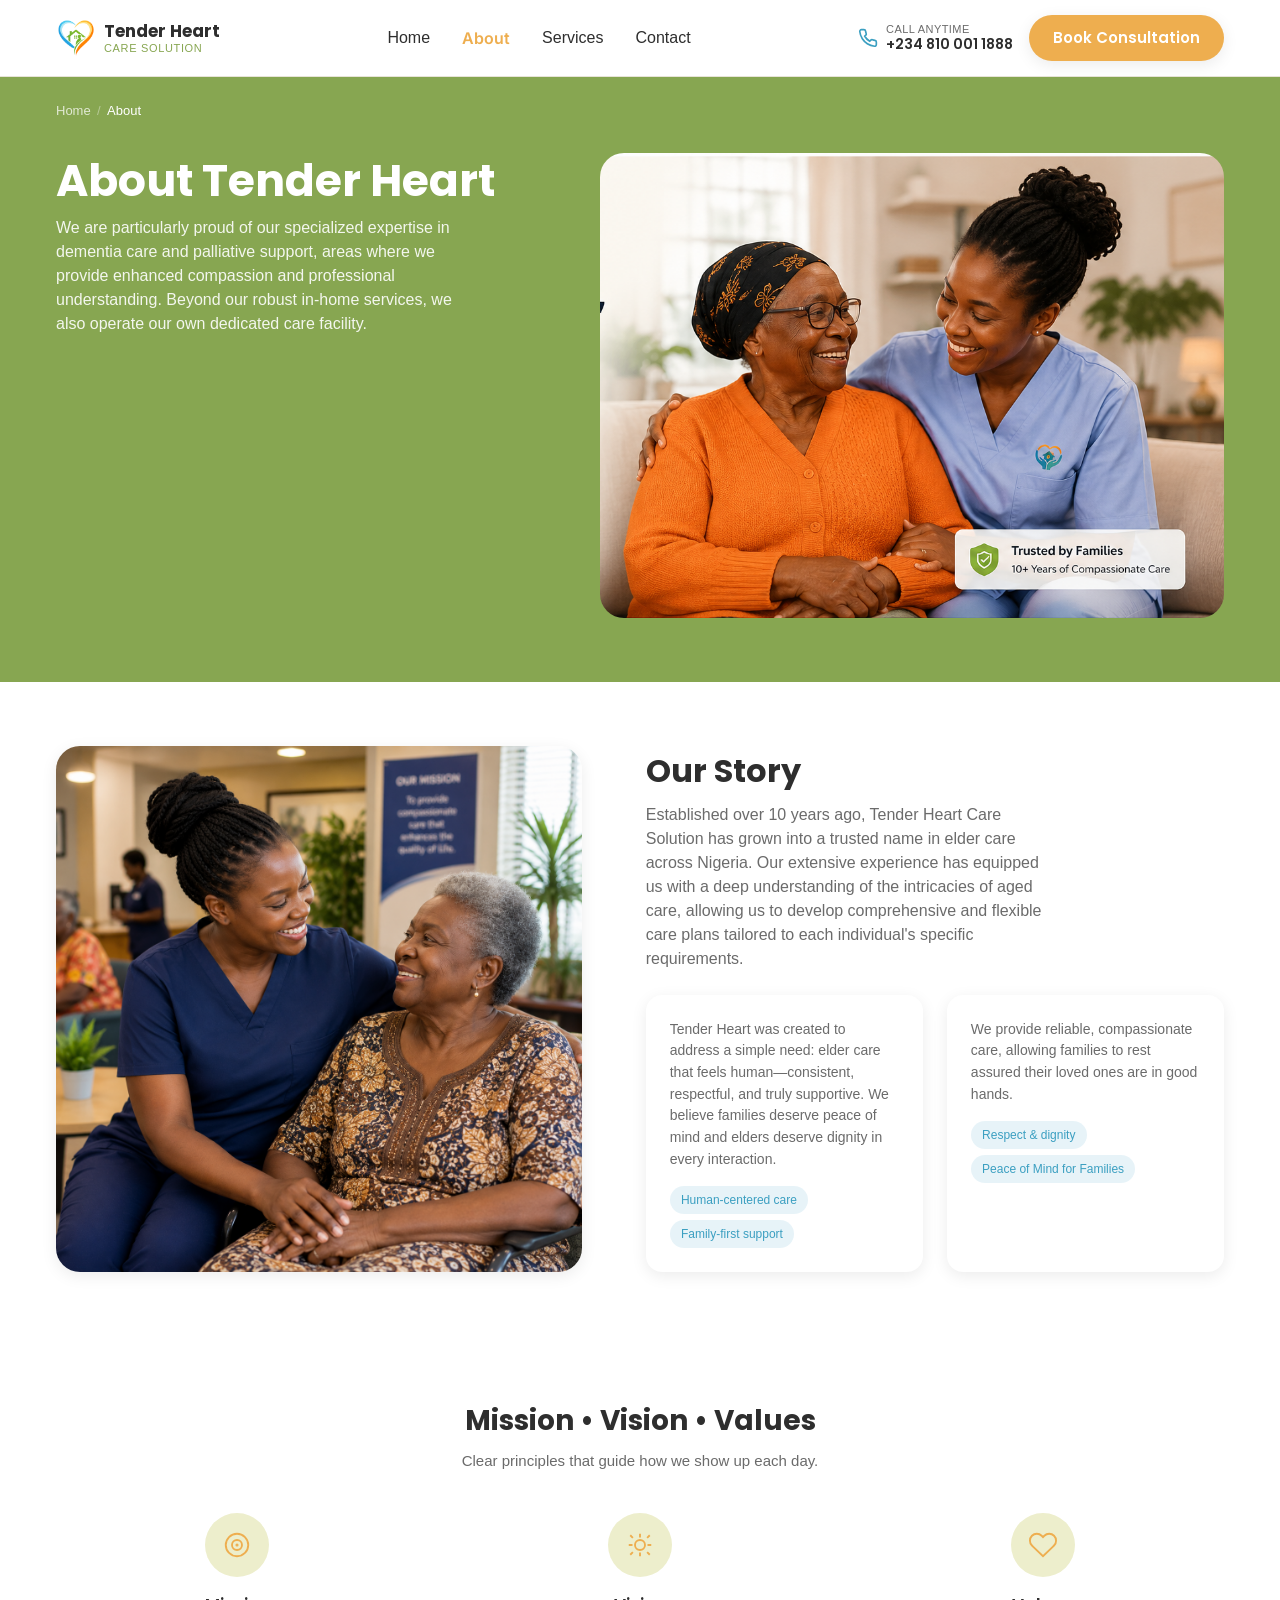
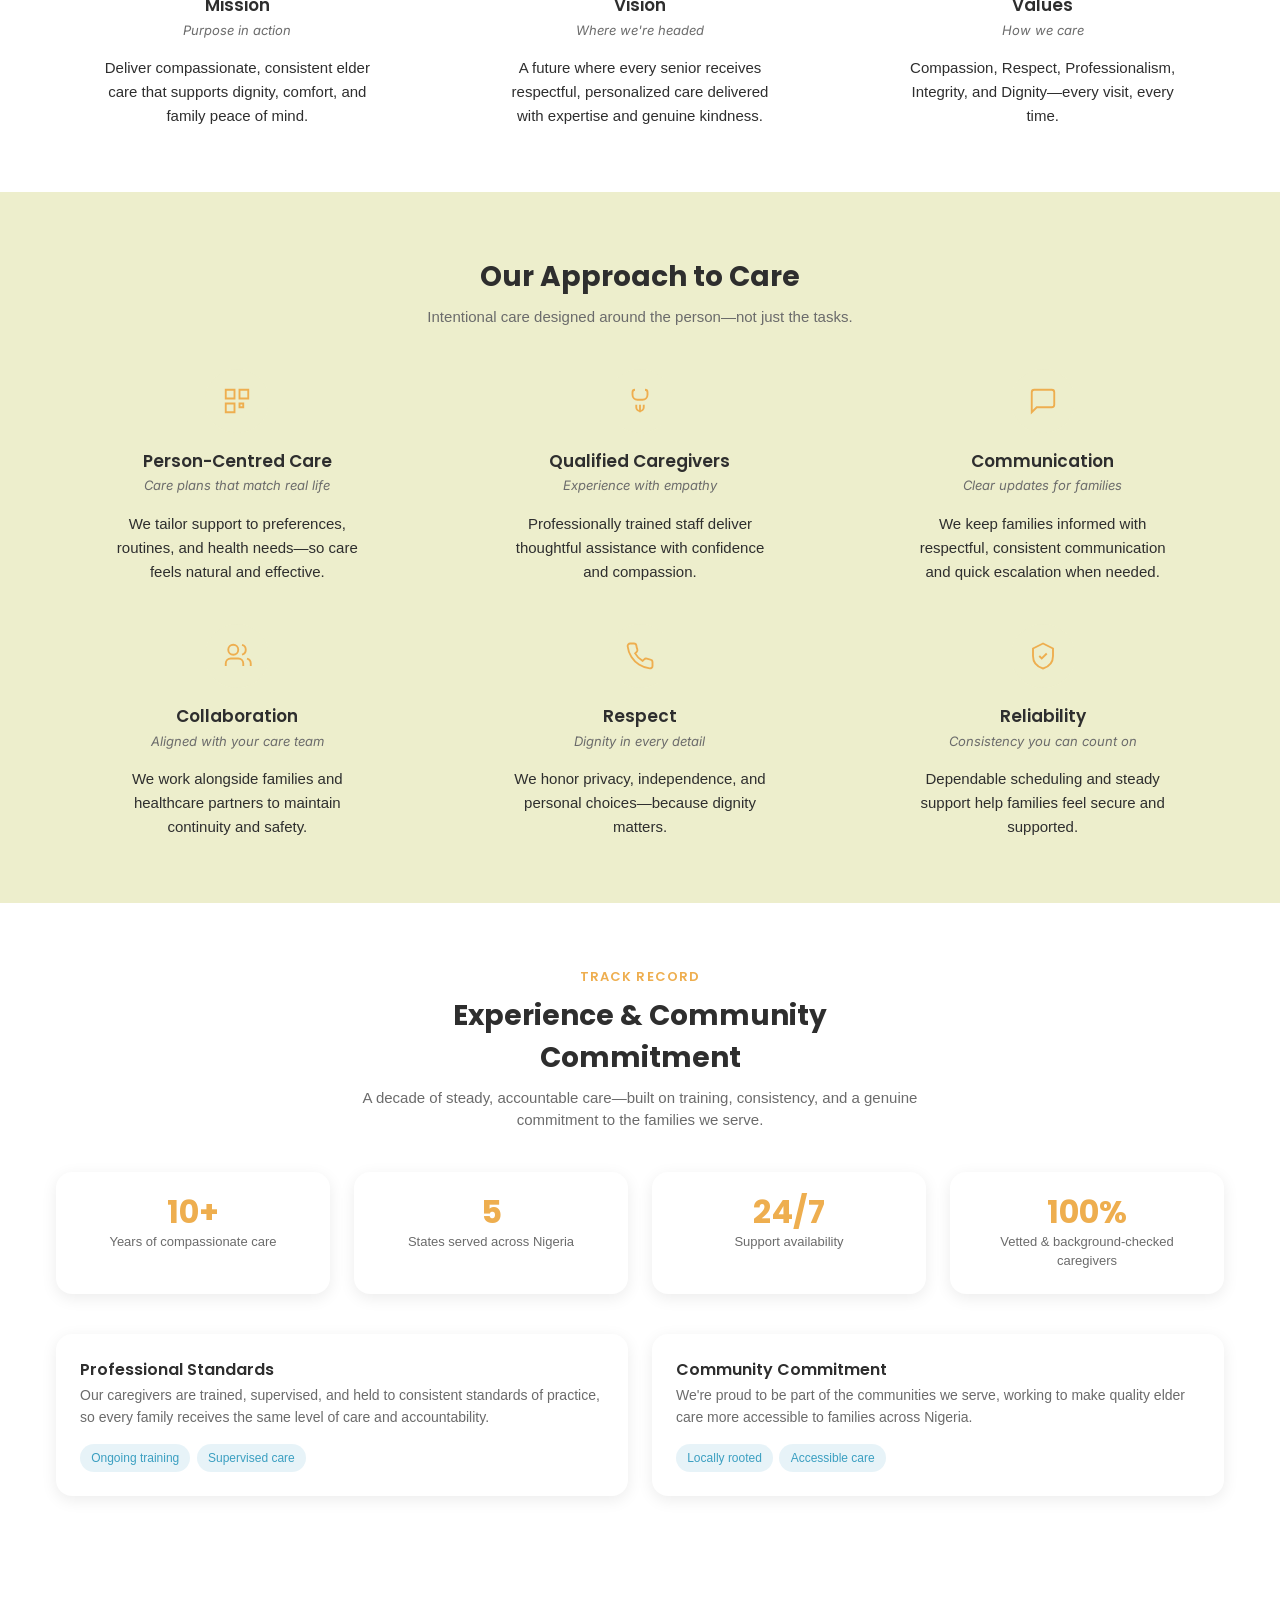
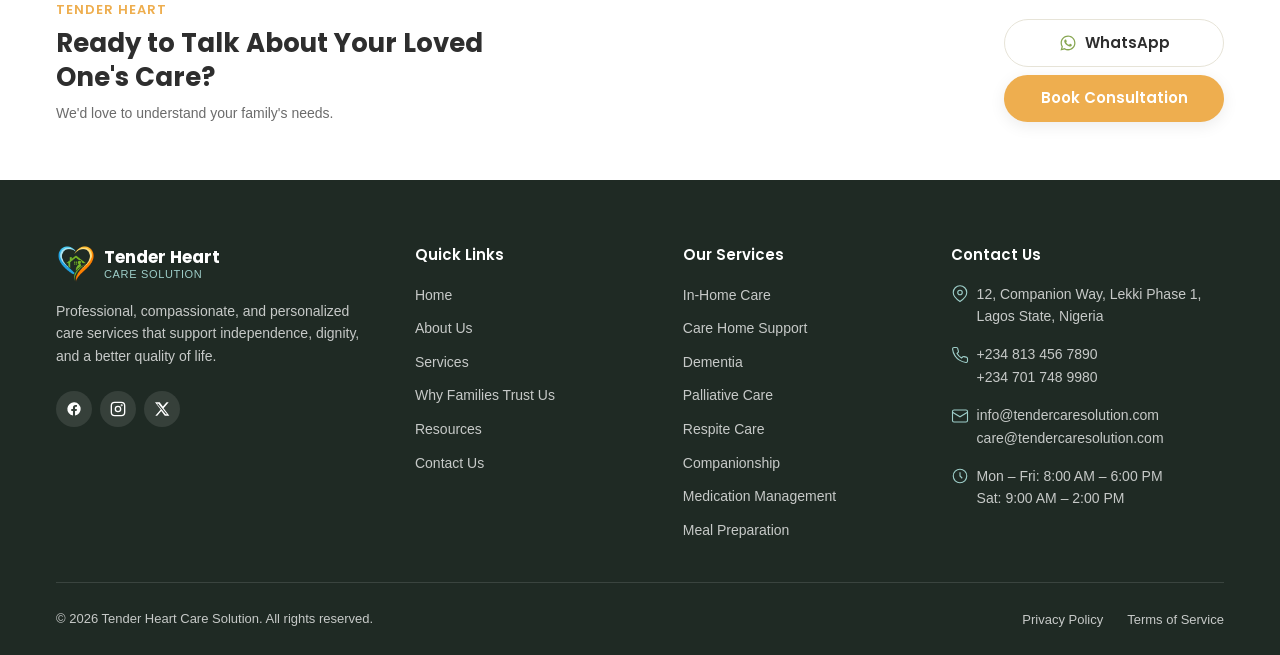
==== about.html @ 4deec770 "Initial" ====
<!-- about.html -->
<!doctype html>
<html lang="en">
  <head>
    <meta charset="UTF-8" />
    <meta name="viewport" content="width=device-width, initial-scale=1.0" />
    <title>About Us | Tender Heart Care Solution</title>
    <meta
      name="description"
      content="Learn about Tender Heart Care Solution — our story, mission, values, and approach to compassionate elder care across Nigeria."
    />

    <meta property="og:title" content="About Us | Tender Heart Care Solution" />
    <meta
      property="og:description"
      content="Our story, mission, values, and approach to compassionate elder care."
    />
    <meta property="og:type" content="website" />
    <meta property="og:image" content="assets/images/hero/og-cover.jpg" />
    <meta
      property="og:url"
      content="https://www.tendercaresolution.com/about.html"
    />

    <link rel="icon" href="assets/images/logo/favicon.ico" />

    <link rel="preconnect" href="https://fonts.googleapis.com" />
    <link rel="preconnect" href="https://fonts.gstatic.com" crossorigin />
    <link
      href="https://fonts.googleapis.com/css2?family=Inter:wght@400;500;600&family=Poppins:wght@600;700&display=swap"
      rel="stylesheet"
    />

    <link rel="stylesheet" href="assets/css/variables.css" />
    <link rel="stylesheet" href="assets/css/style.css" />
    <link rel="stylesheet" href="assets/css/responsive.css" />
  </head>
  <body>
    <a class="skip-link" href="#main-content">Skip to main content</a>

    <!-- ============ HEADER (reused exactly, "About" now active) ============ -->
    <header class="site-header">
      <div class="container site-header__inner">
        <a
          href="index.html"
          class="logo"
          aria-label="Tender Heart Care Solution — Home"
        >
          <img
            src="assets/images/logo/logo.png"
            alt=""
            class="logo__icon"
            width="40"
            height="40"
          />
          <span class="logo__text">
            Tender Heart
            <small>Care Solution</small>
          </span>
        </a>

        <nav class="main-nav" id="main-nav" aria-label="Primary">
          <ul class="main-nav__list" id="main-nav-list">
            <li><a href="index.html" class="main-nav__link">Home</a></li>
            <li>
              <a
                href="about.html"
                class="main-nav__link is-active"
                aria-current="page"
                >About</a
              >
            </li>
            <li><a href="services.html" class="main-nav__link">Services</a></li>
            <li><a href="contact.html" class="main-nav__link">Contact</a></li>
          </ul>
        </nav>

        <div class="header-actions">
          <a href="tel:+2348100011888" class="header-actions__phone">
            <svg
              class="icon"
              viewBox="0 0 24 24"
              fill="none"
              stroke="currentColor"
              stroke-width="2"
              aria-hidden="true"
            >
              <path
                d="M22 16.92v3a2 2 0 0 1-2.18 2 19.8 19.8 0 0 1-8.63-3.07 19.5 19.5 0 0 1-6-6 19.8 19.8 0 0 1-3.07-8.67A2 2 0 0 1 4.11 2h3a2 2 0 0 1 2 1.72c.127.96.362 1.903.7 2.81a2 2 0 0 1-.45 2.11L8.09 9.91a16 16 0 0 0 6 6l1.27-1.27a2 2 0 0 1 2.11-.45c.907.338 1.85.573 2.81.7A2 2 0 0 1 22 16.92z"
              />
            </svg>
            <span class="header-actions__phone-text">
              <small>Call Anytime</small>
              +234 810 001 1888
            </span>
          </a>

          <a href="contact.html" class="btn btn--primary">Book Consultation</a>

          <button
            type="button"
            class="nav-toggle"
            id="navToggle"
            aria-expanded="false"
            aria-controls="main-nav-list"
            aria-label="Open menu"
          >
            <span class="nav-toggle__bar"></span>
            <span class="nav-toggle__bar"></span>
            <span class="nav-toggle__bar"></span>
          </button>
        </div>
      </div>
    </header>

    <main id="main-content">
      <!-- ============ SECTION 1: BREADCRUMB + ABOUT HERO ============ -->
      <section
        class="page-hero page-hero--olive"
        aria-labelledby="page-hero-heading"
      >
        <div class="container">
          <nav class="breadcrumb breadcrumb--on-dark" aria-label="Breadcrumb">
            <ol class="breadcrumb__list">
              <li><a href="index.html">Home</a></li>
              <li aria-current="page">About</li>
            </ol>
          </nav>

          <div class="page-hero__inner">
            <div class="page-hero__content">
              <h1 id="page-hero-heading" class="page-hero__title">
                About Tender Heart
              </h1>
              <p class="page-hero__desc">
                We are particularly proud of our specialized expertise in
                dementia care and palliative support, areas where we provide
                enhanced compassion and professional understanding. Beyond our
                robust in-home services, we also operate our own dedicated care
                facility.
              </p>
            </div>

            <div class="page-hero__media">
              <img
                src="assets/images/about/about-hero.png"
                alt="A Tender Heart caregiver sharing a warm moment with an elderly client"
                width="600"
                height="440"
                loading="eager"
                fetchpriority="high"
              />
            </div>
          </div>
        </div>
      </section>

      <section
        class="service-detail"
        id="our-story"
        aria-labelledby="our-story-heading"
      >
        <div class="container service-detail__inner">
          <div class="service-detail__media">
            <img
              src="assets/images/about/our-story.png"
              alt="A Tender Heart caregiver and client sharing a warm conversation at home"
              width="480"
              height="420"
              loading="lazy"
            />
          </div>

          <div class="service-detail__content">
            <h2 id="our-story-heading" class="service-detail__title">
              Our Story
            </h2>
            <p class="service-detail__desc">
              Established over 10 years ago, Tender Heart Care Solution has
              grown into a trusted name in elder care across Nigeria. Our
              extensive experience has equipped us with a deep understanding of
              the intricacies of aged care, allowing us to develop comprehensive
              and flexible care plans tailored to each individual's specific
              requirements.
            </p>

            <div class="info-grid">
              <div class="info-card">
                <p class="info-card__desc">
                  Tender Heart was created to address a simple need: elder care
                  that feels human—consistent, respectful, and truly supportive.
                  We believe families deserve peace of mind and elders deserve
                  dignity in every interaction.
                </p>
                <ul class="tag-list">
                  <li class="tag">Human-centered care</li>
                  <li class="tag">Family-first support</li>
                </ul>
              </div>

              <div class="info-card">
                <p class="info-card__desc">
                  We provide reliable, compassionate care, allowing families to
                  rest assured their loved ones are in good hands.
                </p>
                <ul class="tag-list">
                  <li class="tag">Respect &amp; dignity</li>
                  <li class="tag">Peace of Mind for Families</li>
                </ul>
              </div>
            </div>
          </div>
        </div>
      </section>

      <section class="values" aria-labelledby="values-heading">
        <div class="container">
          <div class="section-intro">
            <h2 id="values-heading" class="section-intro__title">
              Mission • Vision • Values
            </h2>
            <p class="section-intro__desc">
              Clear principles that guide how we show up each day.
            </p>
          </div>

          <ul class="value-grid value-grid--cols-3">
            <li class="value-card" data-animate="float-in">
              <span class="value-card__icon" aria-hidden="true">
                <svg
                  viewBox="0 0 24 24"
                  fill="none"
                  stroke="currentColor"
                  stroke-width="1.5"
                >
                  <circle cx="12" cy="12" r="9" />
                  <circle cx="12" cy="12" r="4" />
                  <circle cx="12" cy="12" r="0.5" fill="currentColor" />
                </svg>
              </span>
              <h3 class="value-card__title">Mission</h3>
              <p class="value-card__eyebrow">Purpose in action</p>
              <p class="value-card__desc">
                Deliver compassionate, consistent elder care that supports
                dignity, comfort, and family peace of mind.
              </p>
            </li>

            <li class="value-card" data-animate="float-in">
              <span class="value-card__icon" aria-hidden="true">
                <svg
                  viewBox="0 0 24 24"
                  fill="none"
                  stroke="currentColor"
                  stroke-width="1.5"
                >
                  <path
                    d="M12 3v3M12 18v3M4.2 4.2l2.1 2.1M17.7 17.7l2.1 2.1M3 12h3M18 12h3M4.2 19.8l2.1-2.1M17.7 6.3l2.1-2.1"
                  />
                  <circle cx="12" cy="12" r="4" />
                </svg>
              </span>
              <h3 class="value-card__title">Vision</h3>
              <p class="value-card__eyebrow">Where we're headed</p>
              <p class="value-card__desc">
                A future where every senior receives respectful, personalized
                care delivered with expertise and genuine kindness.
              </p>
            </li>

            <li class="value-card" data-animate="float-in">
              <span class="value-card__icon" aria-hidden="true">
                <svg
                  viewBox="0 0 24 24"
                  fill="none"
                  stroke="currentColor"
                  stroke-width="1.5"
                >
                  <path
                    d="M20.84 4.61a5.5 5.5 0 0 0-7.78 0L12 5.67l-1.06-1.06a5.5 5.5 0 0 0-7.78 7.78l1.06 1.06L12 21l7.78-7.55 1.06-1.06a5.5 5.5 0 0 0 0-7.78z"
                  />
                </svg>
              </span>
              <h3 class="value-card__title">Values</h3>
              <p class="value-card__eyebrow">How we care</p>
              <p class="value-card__desc">
                Compassion, Respect, Professionalism, Integrity, and
                Dignity—every visit, every time.
              </p>
            </li>
          </ul>
        </div>
      </section>

      <section class="approach" aria-labelledby="approach-heading">
        <div class="container">
          <div class="section-intro">
            <h2 id="approach-heading" class="section-intro__title">
              Our Approach to Care
            </h2>
            <p class="section-intro__desc">
              Intentional care designed around the person—not just the tasks.
            </p>
          </div>

          <ul class="value-grid value-grid--cols-3">
            <li class="value-card" data-animate="float-in">
              <span class="value-card__icon" aria-hidden="true">
                <svg
                  viewBox="0 0 24 24"
                  fill="none"
                  stroke="currentColor"
                  stroke-width="1.5"
                >
                  <path
                    d="M14 3h7v7h-7zM3 14h7v7H3zM3 3h7v7H3zM14 14h3v3h-3zM20 14h.01M14 20h.01M17 17h.01"
                  />
                </svg>
              </span>
              <h3 class="value-card__title">Person-Centred Care</h3>
              <p class="value-card__eyebrow">Care plans that match real life</p>
              <p class="value-card__desc">
                We tailor support to preferences, routines, and health needs—so
                care feels natural and effective.
              </p>
            </li>

            <li class="value-card" data-animate="float-in">
              <span class="value-card__icon" aria-hidden="true">
                <svg
                  viewBox="0 0 24 24"
                  fill="none"
                  stroke="currentColor"
                  stroke-width="1.5"
                >
                  <path
                    d="M8 3a2 2 0 0 0-2 2v2a4 4 0 0 0 4 4h4a4 4 0 0 0 4-4V5a2 2 0 0 0-2-2"
                  />
                  <path d="M9 15v2a3 3 0 0 0 6 0v-2" />
                  <path d="M12 15v6" />
                </svg>
              </span>
              <h3 class="value-card__title">Qualified Caregivers</h3>
              <p class="value-card__eyebrow">Experience with empathy</p>
              <p class="value-card__desc">
                Professionally trained staff deliver thoughtful assistance with
                confidence and compassion.
              </p>
            </li>

            <li class="value-card" data-animate="float-in">
              <span class="value-card__icon" aria-hidden="true">
                <svg
                  viewBox="0 0 24 24"
                  fill="none"
                  stroke="currentColor"
                  stroke-width="1.5"
                >
                  <path
                    d="M21 15a2 2 0 0 1-2 2H7l-4 4V5a2 2 0 0 1 2-2h14a2 2 0 0 1 2 2z"
                  />
                </svg>
              </span>
              <h3 class="value-card__title">Communication</h3>
              <p class="value-card__eyebrow">Clear updates for families</p>
              <p class="value-card__desc">
                We keep families informed with respectful, consistent
                communication and quick escalation when needed.
              </p>
            </li>

            <li class="value-card" data-animate="float-in">
              <span class="value-card__icon" aria-hidden="true">
                <svg
                  viewBox="0 0 24 24"
                  fill="none"
                  stroke="currentColor"
                  stroke-width="1.5"
                >
                  <path d="M17 20v-2a4 4 0 0 0-4-4H7a4 4 0 0 0-4 4v2" />
                  <circle cx="9" cy="7" r="4" />
                  <path d="M23 20v-2a4 4 0 0 0-3-3.87" />
                  <path d="M16 3.13a4 4 0 0 1 0 7.75" />
                </svg>
              </span>
              <h3 class="value-card__title">Collaboration</h3>
              <p class="value-card__eyebrow">Aligned with your care team</p>
              <p class="value-card__desc">
                We work alongside families and healthcare partners to maintain
                continuity and safety.
              </p>
            </li>

            <li class="value-card" data-animate="float-in">
              <span class="value-card__icon" aria-hidden="true">
                <svg
                  viewBox="0 0 24 24"
                  fill="none"
                  stroke="currentColor"
                  stroke-width="1.5"
                >
                  <path
                    d="M22 16.92v3a2 2 0 0 1-2.18 2 19.8 19.8 0 0 1-8.63-3.07 19.5 19.5 0 0 1-6-6 19.8 19.8 0 0 1-3.07-8.67A2 2 0 0 1 4.11 2h3a2 2 0 0 1 2 1.72c.127.96.362 1.903.7 2.81a2 2 0 0 1-.45 2.11L8.09 9.91a16 16 0 0 0 6 6l1.27-1.27a2 2 0 0 1 2.11-.45c.907.338 1.85.573 2.81.7A2 2 0 0 1 22 16.92z"
                  />
                </svg>
              </span>
              <h3 class="value-card__title">Respect</h3>
              <p class="value-card__eyebrow">Dignity in every detail</p>
              <p class="value-card__desc">
                We honor privacy, independence, and personal choices—because
                dignity matters.
              </p>
            </li>

            <li class="value-card" data-animate="float-in">
              <span class="value-card__icon" aria-hidden="true">
                <svg
                  viewBox="0 0 24 24"
                  fill="none"
                  stroke="currentColor"
                  stroke-width="1.5"
                >
                  <path
                    d="M12 2 4 6v6c0 5 3.4 8.6 8 10 4.6-1.4 8-5 8-10V6l-8-4z"
                  />
                  <path d="m9 12 2 2 4-4" />
                </svg>
              </span>
              <h3 class="value-card__title">Reliability</h3>
              <p class="value-card__eyebrow">Consistency you can count on</p>
              <p class="value-card__desc">
                Dependable scheduling and steady support help families feel
                secure and supported.
              </p>
            </li>
          </ul>
        </div>
      </section>

      <section
        class="credentials"
        id="why-choose-us"
        aria-labelledby="credentials-heading"
      >
        <div class="container">
          <div class="section-intro">
            <p class="section-intro__eyebrow">Track Record</p>
            <h2 id="credentials-heading" class="section-intro__title">
              Experience &amp; Community Commitment
            </h2>
            <p class="section-intro__desc">
              A decade of steady, accountable care—built on training,
              consistency, and a genuine commitment to the families we serve.
            </p>
          </div>

          <ul class="stat-grid">
            <li class="stat-card" data-animate="float-in">
              <p class="stat-card__number">10+</p>
              <p class="stat-card__label">Years of compassionate care</p>
            </li>
            <li class="stat-card" data-animate="float-in">
              <p class="stat-card__number">5</p>
              <p class="stat-card__label">States served across Nigeria</p>
            </li>
            <li class="stat-card" data-animate="float-in">
              <p class="stat-card__number">24/7</p>
              <p class="stat-card__label">Support availability</p>
            </li>
            <li class="stat-card" data-animate="float-in">
              <p class="stat-card__number">100%</p>
              <p class="stat-card__label">
                Vetted &amp; background-checked caregivers
              </p>
            </li>
          </ul>

          <div class="info-grid">
            <div class="info-card" data-animate="float-in">
              <h3 class="info-card__title">Professional Standards</h3>
              <p class="info-card__desc">
                Our caregivers are trained, supervised, and held to consistent
                standards of practice, so every family receives the same level
                of care and accountability.
              </p>
              <ul class="tag-list">
                <li class="tag">Ongoing training</li>
                <li class="tag">Supervised care</li>
              </ul>
            </div>

            <div class="info-card" data-animate="float-in">
              <h3 class="info-card__title">Community Commitment</h3>
              <p class="info-card__desc">
                We're proud to be part of the communities we serve, working to
                make quality elder care more accessible to families across
                Nigeria.
              </p>
              <ul class="tag-list">
                <li class="tag">Locally rooted</li>
                <li class="tag">Accessible care</li>
              </ul>
            </div>
          </div>
        </div>
      </section>

      <section class="cta-band" aria-labelledby="cta-band-heading">
        <div class="container cta-band__inner">
          <div class="cta-band__text">
            <p class="cta-band__eyebrow">Tender Heart</p>
            <h2 id="cta-band-heading" class="cta-band__title">
              Ready to Talk About Your Loved One's Care?
            </h2>
            <p class="cta-band__desc">
              We'd love to understand your family's needs.
            </p>
          </div>

          <div class="cta-band__actions">
            <a
              href="https://wa.me/2348100011888"
              class="btn btn--outline"
              target="_blank"
              rel="noopener noreferrer"
            >
              <svg
                class="icon"
                viewBox="0 0 24 24"
                fill="currentColor"
                aria-hidden="true"
              >
                <path
                  d="M12.04 2C6.58 2 2.13 6.45 2.13 11.91c0 1.75.46 3.46 1.32 4.96L2 22l5.25-1.38a9.9 9.9 0 0 0 4.79 1.22h.01c5.46 0 9.9-4.45 9.9-9.91C21.96 6.45 17.5 2 12.04 2zm0 18.14h-.01a8.2 8.2 0 0 1-4.19-1.15l-.3-.18-3.12.82.83-3.04-.2-.31a8.2 8.2 0 0 1-1.26-4.37c0-4.54 3.7-8.24 8.26-8.24 2.2 0 4.27.86 5.83 2.42a8.2 8.2 0 0 1 2.42 5.83c0 4.55-3.7 8.24-8.26 8.24zm4.52-6.17c-.25-.12-1.47-.72-1.7-.81-.23-.08-.39-.12-.56.13-.17.24-.64.81-.78.97-.14.17-.29.19-.53.06-.25-.12-1.05-.39-2-1.23-.74-.66-1.24-1.47-1.39-1.72-.14-.24-.02-.38.11-.5.11-.11.25-.29.37-.43.12-.14.16-.24.25-.4.08-.17.04-.31-.02-.43-.06-.12-.56-1.35-.77-1.85-.2-.48-.4-.42-.56-.42h-.48c-.17 0-.43.06-.66.31s-.87.85-.87 2.08.89 2.41 1.02 2.58c.12.17 1.75 2.68 4.25 3.75.59.26 1.06.41 1.42.53.6.19 1.14.16 1.57.1.48-.07 1.47-.6 1.68-1.18.2-.58.2-1.08.14-1.18-.06-.1-.22-.16-.47-.28z"
                />
              </svg>
              WhatsApp
            </a>
            <a href="contact.html" class="btn btn--primary"
              >Book Consultation</a
            >
          </div>
        </div>
      </section>
    </main>

    <!-- ============ FOOTER (reused exactly from index.html / services.html) ============ -->
    <footer class="site-footer">
      <div class="container">
        <div class="site-footer__grid">
          <div class="site-footer__brand">
            <a
              href="index.html"
              class="logo logo--footer"
              aria-label="Tender Heart Care Solution — Home"
            >
              <img
                src="assets/images/logo/logo.png"
                alt=""
                class="logo__icon"
                width="40"
                height="40"
              />
              <span class="logo__text">
                Tender Heart
                <small>Care Solution</small>
              </span>
            </a>
            <p class="site-footer__desc">
              Professional, compassionate, and personalized care services that
              support independence, dignity, and a better quality of life.
            </p>
            <ul class="site-footer__socials" aria-label="Social media">
              <li>
                <a href="#" aria-label="Facebook">
                  <svg
                    viewBox="0 0 24 24"
                    fill="currentColor"
                    aria-hidden="true"
                  >
                    <path
                      d="M22 12a10 10 0 1 0-11.56 9.88v-6.99H7.9V12h2.54V9.8c0-2.5 1.49-3.89 3.78-3.89 1.1 0 2.24.2 2.24.2v2.46h-1.26c-1.24 0-1.63.77-1.63 1.56V12h2.78l-.44 2.89h-2.34v6.99A10 10 0 0 0 22 12z"
                    />
                  </svg>
                </a>
              </li>
              <li>
                <a href="#" aria-label="Instagram">
                  <svg
                    viewBox="0 0 24 24"
                    fill="none"
                    stroke="currentColor"
                    stroke-width="2"
                    aria-hidden="true"
                  >
                    <rect x="2" y="2" width="20" height="20" rx="5" />
                    <circle cx="12" cy="12" r="4" />
                    <circle cx="17.5" cy="6.5" r="0.5" fill="currentColor" />
                  </svg>
                </a>
              </li>
              <li>
                <a href="#" aria-label="X (Twitter)">
                  <svg
                    viewBox="0 0 24 24"
                    fill="currentColor"
                    aria-hidden="true"
                  >
                    <path
                      d="M18.9 2H22l-7.6 8.7L23 22h-6.8l-5.3-6.9L4.8 22H2l8.1-9.3L1.5 2h7l4.8 6.3zM17.6 20h1.9L6.5 4H4.5z"
                    />
                  </svg>
                </a>
              </li>
            </ul>
          </div>

          <nav class="site-footer__col" aria-labelledby="footer-quick-links">
            <h3 id="footer-quick-links" class="site-footer__heading">
              Quick Links
            </h3>
            <ul class="site-footer__list">
              <li><a href="index.html">Home</a></li>
              <li><a href="about.html" aria-current="page">About Us</a></li>
              <li><a href="services.html">Services</a></li>
              <li>
                <a href="about.html#why-choose-us">Why Families Trust Us</a>
              </li>
              <li><a href="resources.html">Resources</a></li>
              <li><a href="contact.html">Contact Us</a></li>
            </ul>
          </nav>

          <nav class="site-footer__col" aria-labelledby="footer-services">
            <h3 id="footer-services" class="site-footer__heading">
              Our Services
            </h3>
            <ul class="site-footer__list">
              <li><a href="services.html#in-home-care">In-Home Care</a></li>
              <li>
                <a href="services.html#care-home-support">Care Home Support</a>
              </li>
              <li><a href="services.html#dementia-care">Dementia</a></li>
              <li>
                <a href="services.html#palliative-care">Palliative Care</a>
              </li>
              <li><a href="services.html#respite-care">Respite Care</a></li>
              <li><a href="services.html#companionship">Companionship</a></li>
              <li>
                <a href="services.html#medication-management"
                  >Medication Management</a
                >
              </li>
              <li>
                <a href="services.html#meal-preparation">Meal Preparation</a>
              </li>
            </ul>
          </nav>

          <div class="site-footer__col">
            <h3 class="site-footer__heading">Contact Us</h3>
            <ul class="site-footer__contact">
              <li>
                <svg
                  class="site-footer__contact-icon"
                  viewBox="0 0 24 24"
                  fill="none"
                  stroke="currentColor"
                  stroke-width="1.5"
                  aria-hidden="true"
                >
                  <path d="M21 10c0 6-9 12-9 12s-9-6-9-12a9 9 0 0 1 18 0z" />
                  <circle cx="12" cy="10" r="3" />
                </svg>
                <span
                  >12, Companion Way, Lekki Phase 1, Lagos State, Nigeria</span
                >
              </li>
              <li>
                <svg
                  class="site-footer__contact-icon"
                  viewBox="0 0 24 24"
                  fill="none"
                  stroke="currentColor"
                  stroke-width="1.5"
                  aria-hidden="true"
                >
                  <path
                    d="M22 16.92v3a2 2 0 0 1-2.18 2 19.8 19.8 0 0 1-8.63-3.07 19.5 19.5 0 0 1-6-6 19.8 19.8 0 0 1-3.07-8.67A2 2 0 0 1 4.11 2h3a2 2 0 0 1 2 1.72c.127.96.362 1.903.7 2.81a2 2 0 0 1-.45 2.11L8.09 9.91a16 16 0 0 0 6 6l1.27-1.27a2 2 0 0 1 2.11-.45c.907.338 1.85.573 2.81.7A2 2 0 0 1 22 16.92z"
                  />
                </svg>
                <span>
                  <a href="tel:+2348134567890">+234 813 456 7890</a><br />
                  <a href="tel:+2347017489980">+234 701 748 9980</a>
                </span>
              </li>
              <li>
                <svg
                  class="site-footer__contact-icon"
                  viewBox="0 0 24 24"
                  fill="none"
                  stroke="currentColor"
                  stroke-width="1.5"
                  aria-hidden="true"
                >
                  <rect x="2" y="4" width="20" height="16" rx="2" />
                  <path d="m2 7 10 6 10-6" />
                </svg>
                <span>
                  <a href="mailto:info@tendercaresolution.com"
                    >info@tendercaresolution.com</a
                  ><br />
                  <a href="mailto:care@tendercaresolution.com"
                    >care@tendercaresolution.com</a
                  >
                </span>
              </li>
              <li>
                <svg
                  class="site-footer__contact-icon"
                  viewBox="0 0 24 24"
                  fill="none"
                  stroke="currentColor"
                  stroke-width="1.5"
                  aria-hidden="true"
                >
                  <circle cx="12" cy="12" r="9" />
                  <path d="M12 7v5l3 3" />
                </svg>
                <span>
                  Mon – Fri: 8:00 AM – 6:00 PM<br />
                  Sat: 9:00 AM – 2:00 PM
                </span>
              </li>
            </ul>
          </div>
        </div>

        <div class="site-footer__bottom">
          <p class="site-footer__copyright">
            &copy; 2026 Tender Heart Care Solution. All rights reserved.
          </p>
          <ul class="site-footer__legal">
            <li><a href="privacy-policy.html">Privacy Policy</a></li>
            <li><a href="terms-of-service.html">Terms of Service</a></li>
          </ul>
        </div>
      </div>
    </footer>

    <script src="assets/js/navigation.js" defer></script>
    <script src="assets/js/main.js" defer></script>
  </body>
</html>
---- assets/css/variables.css ----
/* assets/css/variables.css */
:root {
  /* Brand colors */
  --color-orange: #eeae4f;
  --color-cream: #edeecc;
  --color-teal: #9ecec9;
  --color-olive: #87a651;
  --color-blue: #3b9fc1;

  /* Neutrals */
  --color-white: #ffffff;
  --color-text: #2e2e2e;
  --color-text-muted: #6b6b6b;
  --color-border: #e7e4d8;

  /* Typography */
  /* variables.css — update font stacks for safer fallback chain */
  --font-primary: "Poppins", Georgia, serif;
  --font-secondary:
    "Inter", -apple-system, BlinkMacSystemFont, "Segoe UI", sans-serif;

  /* Spacing scale */
  --space-xs: 0.5rem;
  --space-sm: 1rem;
  --space-md: 1.5rem;
  --space-lg: 2.5rem;
  --space-xl: 4rem;

  /* Radius */
  --radius-sm: 8px;
  --radius-md: 16px;
  --radius-lg: 24px;
  --radius-full: 999px;

  /* Shadow */
  --shadow-soft: 0 4px 16px rgba(0, 0, 0, 0.08);
  --shadow-medium: 0 8px 24px rgba(0, 0, 0, 0.12);

  /* Layout */
  --container-max: 1200px;
  --header-height: 76px;

  /* Motion */
  --transition-fast: 0.2s ease;
}
---- assets/css/style.css ----
/* assets/css/style.css */

/* ---------- Font Faces (self-hosted, place files in assets/fonts/) ---------- */
@font-face {
  font-family: "Poppins";
  src: url("../fonts/poppins-v20-latin-600.woff2") format("woff2");
  font-weight: 600;
  font-style: normal;
  font-display: swap;
}
@font-face {
  font-family: "Poppins";
  src: url("../fonts/poppins-v20-latin-700.woff2") format("woff2");
  font-weight: 700;
  font-style: normal;
  font-display: swap;
}
@font-face {
  font-family: "Inter";
  src: url("../fonts/inter-v13-latin-400.woff2") format("woff2");
  font-weight: 400;
  font-style: normal;
  font-display: swap;
}
@font-face {
  font-family: "Inter";
  src: url("../fonts/inter-v13-latin-500.woff2") format("woff2");
  font-weight: 500;
  font-style: normal;
  font-display: swap;
}

/* ---------- Reset ---------- */
*,
*::before,
*::after {
  box-sizing: border-box;
}
body {
  margin: 0;
}
img {
  max-width: 100%;
  display: block;
}
a {
  text-decoration: none;
  color: inherit;
}
ul {
  list-style: none;
  margin: 0;
  padding: 0;
}
button {
  font: inherit;
  background: none;
  border: none;
  cursor: pointer;
}

body {
  font-family: var(--font-secondary);
  color: var(--color-text);
  line-height: 1.5;
  -webkit-font-smoothing: antialiased;
}

h1,
h2,
h3,
h4 {
  font-family: var(--font-primary);
  margin: 0;
}

/* ---------- Accessibility utilities ---------- */
.skip-link {
  position: absolute;
  left: -9999px;
  top: 0;
  background: var(--color-orange);
  color: var(--color-white);
  padding: var(--space-xs) var(--space-sm);
  z-index: 1000;
  border-radius: 0 0 var(--radius-sm) 0;
}
.skip-link:focus {
  left: 0;
}

:focus-visible {
  outline: 3px solid var(--color-blue);
  outline-offset: 2px;
}

:target,
[id] {
  scroll-margin-top: calc(var(--header-height) + var(--space-md));
}
/* ---------- Layout ---------- */
.container {
  width: 100%;
  max-width: var(--container-max);
  margin-inline: auto;
  padding-inline: var(--space-sm);
}

/* ---------- Buttons (reusable component) ---------- */
.btn {
  display: inline-flex;
  align-items: center;
  justify-content: center;
  padding: 0.75rem 1.5rem;
  border-radius: var(--radius-full);
  font-family: var(--font-primary);
  font-weight: 600;
  font-size: 0.9375rem;
  white-space: nowrap;
  transition:
    transform var(--transition-fast),
    box-shadow var(--transition-fast),
    background-color var(--transition-fast);
}
.btn--primary {
  background-color: var(--color-orange);
  color: var(--color-white);
  box-shadow: var(--shadow-soft);
}
.btn--primary:hover,
.btn--primary:focus-visible {
  background-color: #e2993a;
  transform: translateY(-1px);
}

/* ---------- Site Header ---------- */
.site-header {
  position: sticky;
  top: 0;
  z-index: 100;
  background-color: var(--color-white);
  border-bottom: 1px solid var(--color-border);
}

.site-header__inner {
  display: flex;
  align-items: center;
  justify-content: space-between;
  min-height: var(--header-height);
  gap: var(--space-sm);
}

/* Logo */
.logo {
  display: flex;
  align-items: center;
  gap: var(--space-xs);
  font-family: var(--font-primary);
  font-weight: 700;
  font-size: 1.0625rem;
  color: var(--color-text);
  flex-shrink: 0;
}
.logo__text {
  display: flex;
  flex-direction: column;
  line-height: 1.2;
}
.logo__text small {
  font-family: var(--font-secondary);
  font-weight: 500;
  font-size: 0.6875rem;
  letter-spacing: 0.06em;
  text-transform: uppercase;
  color: var(--color-olive);
}

/* Mobile nav (default / mobile-first) */
.main-nav {
  position: absolute;
  top: var(--header-height);
  left: 0;
  right: 0;
  background-color: var(--color-white);
  border-bottom: 1px solid var(--color-border);
  box-shadow: var(--shadow-medium);
  max-height: 0;
  overflow: hidden;
  transition: max-height var(--transition-fast);
}
.main-nav.is-open {
  max-height: 320px;
}
.main-nav__list {
  display: flex;
  flex-direction: column;
  padding: var(--space-sm);
}
.main-nav__link {
  display: block;
  padding: var(--space-sm);
  font-weight: 500;
  color: var(--color-text);
  border-radius: var(--radius-sm);
  transition:
    background-color var(--transition-fast),
    color var(--transition-fast);
}
.main-nav__link:hover,
.main-nav__link:focus-visible {
  background-color: var(--color-cream);
  color: var(--color-orange);
}
.main-nav__link.is-active {
  color: var(--color-orange);
  font-weight: 600;
}

/* Header actions */
.header-actions {
  display: flex;
  align-items: center;
  gap: var(--space-sm);
}

.header-actions__phone {
  display: none; /* revealed on tablet+ in responsive.css */
  align-items: center;
  gap: var(--space-xs);
  color: var(--color-text);
}
.header-actions__phone .icon {
  width: 20px;
  height: 20px;
  color: var(--color-blue);
  flex-shrink: 0;
}
.header-actions__phone-text {
  display: flex;
  flex-direction: column;
  font-family: var(--font-primary);
  font-weight: 600;
  font-size: 0.875rem;
  line-height: 1.2;
}
.header-actions__phone-text small {
  font-family: var(--font-secondary);
  font-weight: 400;
  font-size: 0.6875rem;
  color: var(--color-text-muted);
  text-transform: uppercase;
  letter-spacing: 0.04em;
}

/* assets/css/style.css — append below the header styles */

/* ---------- Utility ---------- */
.visually-hidden {
  position: absolute;
  width: 1px;
  height: 1px;
  padding: 0;
  margin: -1px;
  overflow: hidden;
  clip: rect(0, 0, 0, 0);
  white-space: nowrap;
  border: 0;
}

.text-accent {
  color: var(--color-orange);
}

/* ---------- Card (reusable base component) ---------- */
.card {
  background-color: var(--color-white);
  border-radius: var(--radius-md);
  box-shadow: var(--shadow-soft);
}

/* ---------- Button variants (extends .btn from header) ---------- */
.btn--outline {
  background-color: var(--color-white);
  color: var(--color-text);
  border: 1px solid var(--color-border);
  gap: var(--space-xs);
}
.btn--outline .icon {
  width: 18px;
  height: 18px;
  color: var(--color-olive);
}
.btn--outline:hover,
.btn--outline:focus-visible {
  border-color: var(--color-olive);
  transform: translateY(-1px);
}

/* ---------- Hero ---------- */
.hero {
  background-color: var(--color-cream);
  /* background-color: #f9faf6; */
}

/* Top region: image + content only. This is the ONLY positioning
   context for .hero__media — the feature strip lives outside it
   entirely, so it can never overlap or "mix in". */
.hero__top {
  position: relative;
  overflow: hidden;
}

.hero__image {
  width: 100%;
  height: 320px;
  object-fit: cover;
  border-radius: 0 0 var(--radius-lg) var(--radius-lg);
}
/* assets/css/style.css — update .hero__media and .hero__badge */

.hero__media {
  position: relative; /* anchors the badge to the image itself, not .hero__top */
}

@keyframes badgeFloat {
  0%,
  100% {
    transform: translateY(0);
  }
  50% {
    transform: translateY(-8px);
  }
}
.hero__badge {
  position: absolute;
  right: var(--space-sm);
  bottom: -1.25rem;
  display: flex;
  align-items: center;
  gap: var(--space-xs);
  background-color: var(--color-white);
  border-radius: var(--radius-md);
  box-shadow: var(--shadow-medium);
  padding: var(--space-sm) var(--space-md);
  max-width: 240px;
  z-index: 2;

  animation: badgeFloat 3.5s ease-in-out infinite;
}

@media (prefers-reduced-motion: reduce) {
  .hero__badge {
    animation: none;
  }
}

.hero__badge-icon {
  width: 32px;
  height: 32px;
  color: var(--color-olive);
  flex-shrink: 0;
}
.hero__badge span {
  display: flex;
  flex-direction: column;
  font-size: 0.75rem;
  color: var(--color-text-muted);
  line-height: 1.3;
}
.hero__badge strong {
  font-family: var(--font-primary);
  font-size: 0.875rem;
  color: var(--color-text);
}

.hero__content {
  padding-block: var(--space-xl) var(--space-lg);
}

.hero__eyebrow {
  font-family: var(--font-primary);
  font-weight: 600;
  font-size: 0.8125rem;
  letter-spacing: 0.08em;
  text-transform: uppercase;
  color: var(--color-olive);
  margin: 0 0 var(--space-xs);
}

.hero__title {
  font-size: 2rem;
  line-height: 1.2;
  font-weight: 700;
  margin: 0 0 var(--space-sm);
}

.hero__desc {
  color: var(--color-text-muted);
  font-size: 1rem;
  max-width: 42ch;
  margin: 0 0 var(--space-md);
}

.hero__actions {
  display: flex;
  flex-wrap: wrap;
  gap: var(--space-sm);
}

/* ---------- Feature strip ---------- */
/* Lives in NORMAL document flow below .hero__top — no position rules
   needed, so it can never be caught inside the image's overlay. */
.feature-strip {
  display: grid;
  grid-template-columns: 1fr;
  gap: var(--space-sm);
  margin-top: var(--space-xl);
  padding-bottom: var(--space-xl);
}

.feature-strip__item {
  display: flex;
  align-items: center;
  gap: var(--space-sm);
  padding: var(--space-md);
}

.feature-strip__icon {
  display: flex;
  align-items: center;
  justify-content: center;
  width: 44px;
  height: 44px;
  border-radius: var(--radius-full);
  flex-shrink: 0;
}
.feature-strip__icon svg {
  width: 22px;
  height: 22px;
}
.feature-strip__icon--orange {
  background-color: rgba(238, 174, 79, 0.18);
  color: var(--color-orange);
}
.feature-strip__icon--blue {
  background-color: rgba(59, 159, 193, 0.18);
  color: var(--color-blue);
}
.feature-strip__icon--olive {
  background-color: rgba(135, 166, 81, 0.18);
  color: var(--color-olive);
}
.feature-strip__icon--cream {
  background-color: rgba(238, 174, 79, 0.12);
  color: var(--color-olive);
}

.feature-strip__title {
  font-family: var(--font-primary);
  font-weight: 600;
  font-size: 0.9375rem;
  margin: 0;
}
.feature-strip__desc {
  font-size: 0.8125rem;
  color: var(--color-text-muted);
  margin: 0.15rem 0 0;
}

/* assets/css/style.css — append below the Feature strip block */

/* ---------- Emotive section ---------- */
.emotive {
  position: relative;
  isolation: isolate; /* keeps stacking context self-contained */
  background-color: var(--color-cream);
}

.emotive__media {
  position: relative;
  height: 360px;
}
.emotive__image {
  width: 100%;
  height: 100%;
  object-fit: cover;
}
.emotive__overlay {
  position: absolute;
  inset: 0;
  background: linear-gradient(
    180deg,
    rgba(20, 30, 25, 0.35) 0%,
    rgba(20, 30, 25, 0.75) 100%
  );
}

.emotive__content {
  position: absolute;
  inset: 0;
  z-index: 1;
  display: flex;
  flex-direction: column;
  justify-content: center;
  padding-block: var(--space-lg);
  padding-inline: var(--space-sm);
  max-width: 560px;
}

.emotive__title {
  font-size: 1.5rem;
  line-height: 1.3;
  font-weight: 700;
  color: var(--color-white);
  margin: 0 0 var(--space-sm);
}

.emotive__desc {
  font-family: var(--font-secondary);
  font-size: 0.9375rem;
  color: rgba(255, 255, 255, 0.85);
  margin: 0 0 var(--space-md);
  max-width: 46ch;
}

/* .emotive uses .btn .btn--primary from the shared component —
   no new button styles needed */

/* ---------- Section intro (reusable across sections) ---------- */
/* assets/css/style.css — full Services section */

/* ---------- Section intro (reusable across sections) ---------- */
.section-intro {
  text-align: center;
  max-width: 560px;
  margin-inline: auto;
  margin-bottom: var(--space-lg);
}
.section-intro__eyebrow {
  font-family: var(--font-primary);
  font-weight: 600;
  font-size: 0.8125rem;
  letter-spacing: 0.08em;
  text-transform: uppercase;
  color: var(--color-orange);
  margin: 0 0 var(--space-xs);
}
.section-intro__title {
  font-size: 1.75rem;
  font-weight: 700;
  margin: 0 0 var(--space-xs);
}
.section-intro__desc {
  color: var(--color-text-muted);
  font-size: 0.9375rem;
  margin: 0;
}

/* ---------- Services ---------- */
.services {
  padding-block: var(--space-xl);
  margin-top: var(--space-lg);
  background-color: #ffffff; /* light cream background, not pure white me changes*/
}

.service-grid {
  display: grid;
  grid-template-columns: 1fr;
  gap: var(--space-md);
}

/* Per-card accent colors — read by everything below */
/* assets/css/style.css — add one new custom property per accent block,
   right alongside the existing --card-accent / --card-accent-strong */

.service-card--teal {
  --card-accent: var(--color-teal);
  --card-accent-strong: #4f8f89;
  --card-tint-strong: #e4f3f1; /* solid, light teal-tinted background for hover */
}
.service-card--blue {
  --card-accent: var(--color-blue);
  --card-accent-strong: #2c7891;
  --card-tint-strong: #e2f2f7;
}
.service-card--orange {
  --card-accent: var(--color-orange);
  --card-accent-strong: #c48530;
  --card-tint-strong: #fbf0dd;
}
.service-card--olive {
  --card-accent: var(--color-olive);
  --card-accent-strong: #64802f;
  --card-tint-strong: #eef3e5;
}

/* Card shell — owns its own radius/shadow, no white box underneath.
   Sizes itself to .service-card__content since .service-card__media
   is position:absolute and out of normal flow. */
.service-card {
  position: relative;
  isolation: isolate;
  padding: 0;
  overflow: hidden;
  border-radius: var(--radius-md);
  box-shadow: var(--shadow-soft);
  display: flex;
  align-items: flex-end;
  transition:
    transform var(--transition-fast),
    box-shadow var(--transition-fast);
}
.service-card:hover {
  transform: translateY(-4px);
  box-shadow: var(--shadow-medium);
}
.service-card:hover .service-card__content {
  border-color: var(--card-accent);
  background-color: rgba(255, 255, 255, 0.22);
}

/* ---------- Background media: faded by default, fades out on hover ---------- */
.service-card__media {
  position: absolute;
  inset: 0;
  z-index: 0;
  --media-opacity: 0.8; /* faint/textural resting state, not a full photo */
}
.service-card__media img {
  width: 100%;
  height: 100%;
  object-fit: cover;
  object-position: center;
  opacity: var(--media-opacity, 1);
  transition: opacity var(--transition-fast);
}
.service-card:hover .service-card__media img {
  opacity: 0; /* background disappears completely on hover */
}

/* Scrim, also fades out on hover alongside the image */
.service-card__media::after {
  content: "";
  position: absolute;
  inset: 0;
  background: rgba(0, 0, 0, 0.04);
  transition: opacity var(--transition-fast);
}
.service-card:hover .service-card__media::after {
  opacity: 0;
}

/* ---------- Glass content panel ---------- */
.service-card__content {
  position: relative;
  z-index: 1;
  width: calc(100% - (var(--space-md) * 2));
  margin: var(--space-md);
  padding: var(--space-md);
  border-radius: var(--radius-lg);

  background-color: rgba(255, 255, 255, 0.2);
  backdrop-filter: blur(20px) saturate(160%);
  -webkit-backdrop-filter: blur(20px) saturate(160%);
  border: 1px solid rgba(255, 255, 255, 0.4);
  box-shadow:
    0 8px 32px rgba(0, 0, 0, 0.22),
    inset 0 1px 0 rgba(255, 255, 255, 0.45);

  transition:
    background-color 0.25s ease,
    border-color 0.25s ease;
}

/* assets/css/style.css — add these hover overrides, placed right after
   the existing .service-card:hover .service-card__content rule */

/* On hover: panel becomes more opaque and takes on the card's own
   accent tint (not just white), and all text switches to a dark,
   high-contrast color instead of white — this is what actually
   fixes the legibility problem, not just brightening the glass. */
.service-card:hover .service-card__content {
  background-color: var(--card-tint-strong);
  border-color: var(--card-accent);
}

.service-card:hover .service-card__title,
.service-card:hover .service-card__desc,
.service-card:hover .service-card__feature-title,
.service-card:hover .service-card__feature-desc,
.service-card:hover .service-card__link {
  color: var(--color-text);
  text-shadow: none; /* no longer needed on a solid, opaque background */
}

.service-card:hover .service-card__link svg {
  color: var(--card-accent-strong);
}

/* Badge and feature icons get a stronger, more saturated tint on
   hover too, instead of the flat white pill they use at rest */
.service-card:hover .service-card__badge {
  background-color: var(--color-white);
  color: var(--card-accent-strong);
}
.service-card:hover .service-card__feature-icon {
  background-color: var(--color-white);
}
.service-card:hover .service-card__feature {
  border-left-color: var(--card-accent);
}

/* Highlight bar becomes fully solid on hover for max contrast */
.service-card:hover .service-card__highlight {
  background-color: var(--color-white);
}

.service-card__badge {
  display: inline-flex;
  align-items: center;
  gap: 0.4rem;
  font-family: var(--font-primary);
  font-weight: 600;
  font-size: 0.75rem;
  color: var(--card-accent);
  background-color: rgba(255, 255, 255, 0.55);
  border-radius: var(--radius-full);
  padding: 0.4rem 0.9rem;
  margin-bottom: var(--space-sm);
}
.service-card__badge svg {
  width: 15px;
  height: 15px;
  flex-shrink: 0;
  color: var(--card-accent);
}

/* ---------- Title row: heading + hover-reveal thumbnail ---------- */
.service-card__title-row {
  display: flex;
  align-items: center;
  gap: var(--space-sm);
  margin-bottom: 0.6rem;
}

.service-card__title {
  font-size: 1.5rem;
  font-weight: 700;
  color: var(--color-white);
  text-shadow:
    0 1px 3px rgba(0, 0, 0, 0.5),
    0 2px 12px rgba(0, 0, 0, 0.3);
  margin: 0;
}

.service-card__thumb {
  display: block;
  width: 56px;
  height: 56px;
  flex-shrink: 0;
  border-radius: var(--radius-md);
  overflow: hidden;
  border: 2px solid rgba(255, 255, 255, 0.6);
  box-shadow: var(--shadow-soft);

  opacity: 0;
  transform: scale(0.8);
  transition:
    opacity var(--transition-fast),
    transform var(--transition-fast);
}
.service-card__thumb img {
  width: 100%;
  height: 100%;
  object-fit: cover;
}

/* Reveal on hover AND keyboard focus-within (e.g. tabbing to Learn more) */
.service-card:hover .service-card__thumb,
.service-card:focus-within .service-card__thumb {
  opacity: 1;
  transform: scale(1);
}

.service-card__divider {
  display: block;
  width: 36px;
  height: 4px;
  border-radius: var(--radius-full);
  background-color: var(--card-accent);
  margin-bottom: var(--space-sm);
}

.service-card__desc {
  font-size: 0.9375rem;
  color: rgba(255, 255, 255, 0.98);
  text-shadow:
    0 1px 3px rgba(0, 0, 0, 0.45),
    0 2px 10px rgba(0, 0, 0, 0.25);
  margin: 0 0 var(--space-md);
  max-width: 40ch;
}

.service-card__features {
  display: grid;
  grid-template-columns: repeat(3, 1fr);
  gap: var(--space-xs);
  margin-bottom: var(--space-md);
}
.service-card__feature {
  display: flex;
  flex-direction: column;
  align-items: center;
  text-align: center;
  gap: 0.4rem;
  padding-inline: var(--space-xs);
  border-left: 1px solid rgba(255, 255, 255, 0.3);
}
.service-card__feature:first-child {
  border-left: none;
}
.service-card__feature-icon {
  display: flex;
  align-items: center;
  justify-content: center;
  width: 44px;
  height: 44px;
  border-radius: var(--radius-full);
  background-color: rgba(255, 255, 255, 0.5);
  color: var(--card-accent-strong);
}
.service-card__feature-icon svg {
  width: 20px;
  height: 20px;
}
.service-card__feature-title {
  font-family: var(--font-primary);
  font-weight: 600;
  font-size: 0.8125rem;
  color: var(--color-white);
  text-shadow: 0 1px 3px rgba(0, 0, 0, 0.45);
  margin: 0;
}
.service-card__feature-desc {
  font-size: 0.75rem;
  color: rgba(255, 255, 255, 0.9);
  text-shadow: 0 1px 3px rgba(0, 0, 0, 0.35);
  margin: 0;
  line-height: 1.3;
}

.service-card__highlight {
  display: flex;
  align-items: center;
  gap: var(--space-sm);
  background-color: rgba(255, 255, 255, 0.35);
  border-radius: var(--radius-md);
  padding: var(--space-sm) var(--space-md);
  margin-bottom: var(--space-md);
}
.service-card__highlight-icon {
  display: flex;
  align-items: center;
  justify-content: center;
  width: 40px;
  height: 40px;
  border-radius: var(--radius-full);
  background-color: var(--card-accent-strong);
  color: var(--color-white);
  flex-shrink: 0;
}
.service-card__highlight-icon svg {
  width: 18px;
  height: 18px;
}
.service-card__highlight span {
  display: flex;
  flex-direction: column;
  font-size: 0.8125rem;
  color: var(--color-text);
  line-height: 1.35;
}
.service-card__highlight strong {
  font-family: var(--font-primary);
  font-weight: 600;
  font-size: 0.875rem;
  color: var(--color-text);
}

/* ---------- Learn more link ---------- */
.service-card__link {
  display: inline-flex;
  align-items: center;
  gap: 0.375rem;
  font-family: var(--font-primary);
  font-weight: 600;
  font-size: 0.875rem;
  color: var(--color-white);
  text-shadow: 0 1px 4px rgba(0, 0, 0, 0.2);
}
.service-card__link svg {
  width: 16px;
  height: 16px;
  color: var(--card-accent);
  transition: transform var(--transition-fast);
}
.service-card__link:hover svg,
.service-card__link:focus-visible svg {
  transform: translateX(3px);
}

@keyframes learnMoreBlink {
  0%,
  100% {
    opacity: 1;
  }
  50% {
    opacity: 0.35;
  }
}

/* Static by default */
.service-card__link {
  opacity: 1;
  animation: none;
}

/* Blink only while the card is hovered (or keyboard-focused within) */
.service-card:hover .service-card__link,
.service-card:focus-within .service-card__link {
  animation: learnMoreBlink 1.4s ease-in-out infinite;
}

/* But don't blink while the link itself is focused — keep it
   fully visible and steady so a keyboard user can read/click it */
.service-card__link:focus-visible {
  animation: none;
  opacity: 1;
}

/* Respect reduced-motion preference */
@media (prefers-reduced-motion: reduce) {
  .service-card:hover .service-card__link,
  .service-card:focus-within .service-card__link {
    animation: none;
  }
}

.service-card__title,
.service-card__desc,
.service-card__feature-title,
.service-card__feature-desc,
.service-card__link,
.service-card__link svg {
  transition:
    color 0.25s ease,
    text-shadow 0.25s ease;
}

/* assets/css/style.css — add at the end of the Services block */

/* Devices without real hover (touchscreens): apply the "hovered" look
   by default, since there's no hover gesture to trigger it. */
@media (hover: none) and (pointer: coarse) {
  .service-card__media img {
    opacity: 0;
  }
  .service-card__media::after {
    opacity: 0;
  }
  .service-card__content {
    background-color: var(--card-tint-strong);
    border-color: var(--card-accent);
  }
  .service-card__title,
  .service-card__desc,
  .service-card__feature-title,
  .service-card__feature-desc,
  .service-card__link {
    color: var(--color-text);
    text-shadow: none;
  }
  .service-card__link svg {
    color: var(--card-accent-strong);
  }
  .service-card__badge {
    background-color: var(--color-white);
    color: var(--card-accent-strong);
  }
  .service-card__feature-icon {
    background-color: var(--color-white);
  }
  .service-card__feature {
    border-left-color: var(--card-accent);
  }
  .service-card__highlight {
    background-color: var(--color-white);
  }
  .service-card__thumb {
    opacity: 1;
    transform: scale(1);
  }
  /* No blink on touch devices — it would just be permanently
     mid-animation with nothing to "trigger" it meaningfully */
  .service-card__link {
    animation: none;
    opacity: 1;
  }
}

/* Nav toggle (hamburger) */
.nav-toggle {
  display: flex;
  flex-direction: column;
  justify-content: center;
  gap: 5px;
  width: 40px;
  height: 40px;
  padding: 0;
}
.nav-toggle__bar {
  display: block;
  width: 22px;
  height: 2px;
  background-color: var(--color-text);
  border-radius: var(--radius-full);
  transition:
    transform var(--transition-fast),
    opacity var(--transition-fast);
}
.nav-toggle[aria-expanded="true"] .nav-toggle__bar:nth-child(1) {
  transform: translateY(7px) rotate(45deg);
}
.nav-toggle[aria-expanded="true"] .nav-toggle__bar:nth-child(2) {
  opacity: 0;
}
.nav-toggle[aria-expanded="true"] .nav-toggle__bar:nth-child(3) {
  transform: translateY(-7px) rotate(-45deg);
}

/* assets/css/style.css — append below the Services section block */

/* ---------- How It Works ---------- */
.how-it-works {
  padding-block: var(--space-xl);
  background-color: var(--color-cream);
}

.steps {
  display: grid;
  grid-template-columns: 1fr;
  gap: var(--space-md);
  list-style: none;
  margin: 0;
  padding: 0;
  counter-reset: none; /* using explicit .step__number instead of ::marker */
}

.step {
  position: relative;
  display: flex;
  flex-direction: column;
  align-items: center;
  text-align: center;
  background-color: var(--color-white);
  border-radius: var(--radius-md);
  box-shadow: var(--shadow-soft);
  padding: var(--space-lg) var(--space-md) var(--space-md);
  transition:
    transform var(--transition-fast),
    box-shadow var(--transition-fast);
}
.step:hover {
  transform: translateY(-4px);
  box-shadow: var(--shadow-medium);
}

.step__number {
  position: absolute;
  top: var(--space-sm);
  right: var(--space-sm);
  display: flex;
  align-items: center;
  justify-content: center;
  width: 28px;
  height: 28px;
  border-radius: var(--radius-full);
  background-color: var(--color-cream);
  color: var(--color-orange);
  font-family: var(--font-primary);
  font-weight: 700;
  font-size: 0.8125rem;
}

.step__icon {
  display: flex;
  align-items: center;
  justify-content: center;
  width: 64px;
  height: 64px;
  border-radius: var(--radius-full);
  background-color: var(--color-blue);
  color: var(--color-white);
  margin-bottom: var(--space-sm);
}
.step__icon svg {
  width: 28px;
  height: 28px;
}

.step__title {
  font-size: 1.0625rem;
  font-weight: 600;
  margin: 0 0 0.25rem;
}

.step__desc {
  font-size: 0.875rem;
  color: var(--color-text-muted);
  margin: 0;
}

/* assets/css/style.css — append below the How It Works block */

/* ---------- Why Families Choose Us ---------- */
.why-us {
  padding-block: var(--space-xl);
  background-color: #f9faf6;
  /* background-color: var(--color-cream); */
}

/* assets/css/style.css — append below the Why Us block */

/* ---------- Float-in scroll animation ---------- */
[data-animate="float-in"] {
  opacity: 0;
  transform: translateY(28px);
  transition:
    opacity 0.6s ease,
    transform 0.6s ease;
}

[data-animate="float-in"].is-visible {
  opacity: 1;
  transform: translateY(0);
}

/* Stagger: each card in the grid animates slightly after the previous
   one, using CSS nth-child delays so no JS timing logic is needed */
.why-grid .why-item:nth-child(1) {
  transition-delay: 0s;
}
.why-grid .why-item:nth-child(2) {
  transition-delay: 0.08s;
}
.why-grid .why-item:nth-child(3) {
  transition-delay: 0.16s;
}
.why-grid .why-item:nth-child(4) {
  transition-delay: 0.24s;
}
.why-grid .why-item:nth-child(5) {
  transition-delay: 0.32s;
}
.why-grid .why-item:nth-child(6) {
  transition-delay: 0.4s;
}

/* Respect reduced-motion: skip the animation, show content immediately */
@media (prefers-reduced-motion: reduce) {
  [data-animate="float-in"] {
    opacity: 1;
    transform: none;
    transition: none;
  }
}

.why-grid {
  display: grid;
  grid-template-columns: 1fr;
  gap: var(--space-md);
  list-style: none;
  margin: 0;
  padding: 0;
}

.why-item {
  display: flex;
  align-items: flex-start;
  gap: var(--space-sm);
  background-color: var(--color-white);
  border-radius: var(--radius-md);
  box-shadow: var(--shadow-soft);
  padding: var(--space-md);
  transition:
    transform var(--transition-fast),
    box-shadow var(--transition-fast);
}
.why-item:hover {
  transform: translateY(-3px);
  box-shadow: var(--shadow-medium);
}

.why-item__icon {
  display: flex;
  align-items: center;
  justify-content: center;
  width: 44px;
  height: 44px;
  border-radius: var(--radius-full);
  background-color: rgba(135, 166, 81, 0.14);
  color: var(--color-olive);
  flex-shrink: 0;
}
.why-item__icon svg {
  width: 22px;
  height: 22px;
}

.why-item__title {
  font-size: 1rem;
  font-weight: 600;
  margin: 0 0 0.25rem;
}

.why-item__desc {
  font-size: 0.875rem;
  color: var(--color-text-muted);
  margin: 0;
  line-height: 1.45;
}

/* assets/css/style.css — append below the Why Us block */

/* ---------- Commitment to Quality Care ---------- */
.quality {
  padding-block: var(--space-xl);
  background-color: var(--color-teal);
}

/* On-dark variant of the shared section-intro component —
   only overrides text color, structure stays identical */
.section-intro--on-dark .section-intro__title {
  color: var(--color-white);
}
.section-intro--on-dark .section-intro__desc {
  color: rgba(255, 255, 255, 0.85);
}

.quality-grid {
  display: grid;
  grid-template-columns: 1fr;
  gap: var(--space-md);
  list-style: none;
  margin: 0;
  padding: 0;
}

/* assets/css/style.css — update .quality-item, add the swipe pseudo-element */

.quality-item {
  position: relative;
  overflow: hidden; /* clips the shine streak to the card's rounded shape */
  display: flex;
  flex-direction: column;
  align-items: center;
  text-align: center;
  background-color: rgba(255, 255, 255, 0.14);
  backdrop-filter: blur(8px);
  -webkit-backdrop-filter: blur(8px);
  border: 1px solid rgba(255, 255, 255, 0.25);
  border-radius: var(--radius-md);
  padding: var(--space-lg) var(--space-md);
  transition:
    transform var(--transition-fast),
    background-color var(--transition-fast);
}
.quality-item:hover {
  transform: translateY(-4px);
  background-color: rgba(255, 255, 255, 0.22);
}

/* The shine itself: a diagonal light band, parked off-canvas to the
   left at rest, swept across to the right on hover. */
.quality-item::after {
  content: "";
  position: absolute;
  top: 0;
  left: -75%;
  width: 50%;
  height: 100%;
  background: linear-gradient(
    115deg,
    rgba(255, 255, 255, 0) 0%,
    rgba(255, 255, 255, 0.35) 50%,
    rgba(255, 255, 255, 0) 100%
  );
  transform: skewX(-20deg);
  pointer-events: none; /* never intercepts clicks/hover from the card itself */
}

.quality-item:hover::after {
  animation: glassSwipe 0.9s ease;
}

@keyframes glassSwipe {
  from {
    left: -75%;
  }
  to {
    left: 125%;
  }
}

/* Respect reduced-motion: keep the hover lift/tint, skip the sweep */
@media (prefers-reduced-motion: reduce) {
  .quality-item:hover::after {
    animation: none;
  }
}

.quality-item__icon {
  display: flex;
  align-items: center;
  justify-content: center;
  width: 56px;
  height: 56px;
  border-radius: var(--radius-full);
  background-color: var(--color-white);
  color: var(--color-blue);
  margin-bottom: var(--space-sm);
}
.quality-item__icon svg {
  width: 26px;
  height: 26px;
}

.quality-item__title {
  font-size: 1rem;
  font-weight: 600;
  color: var(--color-white);
  text-shadow:
    0 1px 3px rgba(0, 0, 0, 0.35),
    0 2px 8px rgba(0, 0, 0, 0.2);
  margin: 0 0 0.25rem;
  transition: text-shadow var(--transition-fast);
}

.quality-item__desc {
  font-size: 0.8125rem;
  color: rgba(255, 255, 255, 0.92);
  text-shadow:
    0 1px 3px rgba(0, 0, 0, 0.3),
    0 2px 6px rgba(0, 0, 0, 0.15);
  margin: 0;
  transition: text-shadow var(--transition-fast);
}

.quality-item:hover .quality-item__title {
  text-shadow:
    0 1px 4px rgba(0, 0, 0, 0.5),
    0 2px 10px rgba(0, 0, 0, 0.3);
}

.quality-item:hover .quality-item__desc {
  text-shadow:
    0 1px 4px rgba(0, 0, 0, 0.45),
    0 2px 8px rgba(0, 0, 0, 0.25);
}
/* assets/css/style.css — append below the Quality Care block */

/* ---------- Testimonials ---------- */
.testimonials {
  padding-block: var(--space-xl);
}

.testimonial-grid {
  display: grid;
  grid-template-columns: 1fr;
  gap: var(--space-md);
  list-style: none;
  margin: 0;
  padding: 0;
}

.testimonial-card {
  position: relative;
  background-color: var(--color-white);
  border-radius: var(--radius-md);
  box-shadow: var(--shadow-soft);
  padding: var(--space-lg) var(--space-md) var(--space-md);
  transition:
    transform var(--transition-fast),
    box-shadow var(--transition-fast);
}
#star-icon {
  color: #c7c5c2;
}

.testimonial-card:hover {
  transform: translateY(-4px);
  box-shadow: var(--shadow-medium);
}

.testimonial-card__rating {
  display: flex;
  gap: 0.2rem;
  color: var(--color-orange);
  margin-bottom: var(--space-sm);
}
.testimonial-card__rating svg {
  width: 16px;
  height: 16px;
}

.testimonial-card__quote-mark {
  position: absolute;
  top: var(--space-md);
  right: var(--space-md);
  width: 32px;
  height: 32px;
  color: var(--color-cream);
}

.testimonial-card__quote {
  font-size: 0.9375rem;
  line-height: 1.55;
  color: var(--color-text);
  margin: 0 0 var(--space-md);
  font-style: normal; /* override default <blockquote> italics */
}

.testimonial-card__author {
  display: flex;
  align-items: center;
  gap: var(--space-sm);
}

.testimonial-card__avatar {
  display: flex;
  align-items: center;
  justify-content: center;
  width: 40px;
  height: 40px;
  border-radius: var(--radius-full);
  background-color: var(--color-blue);
  color: var(--color-white);
  font-family: var(--font-primary);
  font-weight: 600;
  font-size: 0.8125rem;
  flex-shrink: 0;
}

.testimonial-card__name {
  display: block;
  font-family: var(--font-primary);
  font-style: normal; /* override default  italics */
  font-weight: 600;
  font-size: 0.875rem;
  color: var(--color-text);
}

.testimonial-card__relation {
  display: block;
  font-size: 0.75rem;
  color: var(--color-text-muted);
}

/* assets/css/style.css — append below the Testimonials block */

/* ---------- Coverage ---------- */
.coverage {
  padding-block: var(--space-xl);
  background-color: var(--color-cream);
}

.coverage__inner {
  display: flex;
  flex-direction: column;
  gap: var(--space-lg);
}

.coverage__title {
  font-size: 1.5rem;
  font-weight: 700;
  line-height: 1.35;
  margin: 0 0 var(--space-sm);
  max-width: 46ch;
}

.coverage__desc {
  font-size: 0.9375rem;
  color: var(--color-text-muted);
  margin: 0 0 var(--space-md);
  max-width: 46ch;
}

.coverage__details {
  margin: 0 0 var(--space-lg);
}
.coverage__detail {
  padding-block: var(--space-sm);
  border-top: 1px solid var(--color-border);
}
.coverage__detail:last-child {
  border-bottom: 1px solid var(--color-border);
}
.coverage__detail dt {
  font-family: var(--font-primary);
  font-weight: 600;
  font-size: 0.8125rem;
  text-transform: uppercase;
  letter-spacing: 0.04em;
  color: var(--color-olive);
  margin-bottom: 0.25rem;
}
.coverage__detail dd {
  font-size: 0.9375rem;
  color: var(--color-text);
  margin: 0;
}

.coverage__map {
  border-radius: var(--radius-lg);
  overflow: hidden;
  box-shadow: var(--shadow-soft);
}
.coverage__map img {
  width: 100%;
  height: auto;
  display: block;
}

/* assets/css/style.css — replace the entire previous .cta-band block */

/* ---------- CTA Band ---------- */
.cta-band {
  padding-block: var(
    --space-lg
  ); /* reduced from --space-xl for a tighter section */
}

.cta-band__inner {
  display: flex;
  flex-direction: column;
  gap: var(--space-md);
}

.cta-band__text {
  max-width: 480px;
}

.cta-band__eyebrow {
  font-family: var(--font-primary);
  font-weight: 600;
  font-size: 0.8125rem;
  letter-spacing: 0.08em;
  text-transform: uppercase;
  color: var(--color-orange);
  margin: 0 0 var(--space-xs);
}

.cta-band__title {
  font-size: 1.375rem;
  font-weight: 700;
  line-height: 1.3;
  margin: 0 0 var(--space-xs);
}

.cta-band__desc {
  font-size: 0.875rem;
  color: var(--color-text-muted);
  margin: 0 0 var(--space-sm);
}

.cta-band__tagline {
  display: inline-flex;
  align-items: center;
  gap: 0.4rem;
  font-family: var(--font-primary);
  font-weight: 600;
  font-size: 0.8125rem;
  color: var(--color-olive);
  margin: 0;
}
.cta-band__tagline-icon {
  width: 16px;
  height: 16px;
}

.cta-band__actions {
  display: flex;
  flex-direction: column; /* stacked, per request */
  gap: var(--space-xs);
}
.cta-band__actions .btn {
  width: 100%;
  justify-content: center;
}

/* assets/css/style.css — append at the end of the file */

/* ---------- Site Footer ---------- */
.site-footer {
  background-color: #1f2a24; /* deep, warm near-black-green — reads as premium, not clinical */
  color: rgba(255, 255, 255, 0.75);
  padding-block: var(--space-xl) var(--space-md);
}

.site-footer__grid {
  display: grid;
  grid-template-columns: 1fr;
  gap: var(--space-lg);
  padding-bottom: var(--space-lg);
}

/* Brand column */
.logo--footer {
  color: var(--color-white);
  margin-bottom: var(--space-sm);
}
.logo--footer .logo__text small {
  color: var(--color-teal);
}

.site-footer__desc {
  font-size: 0.875rem;
  line-height: 1.6;
  margin: 0 0 var(--space-md);
  max-width: 40ch;
}

.site-footer__socials {
  display: flex;
  gap: var(--space-xs);
  list-style: none;
  margin: 0;
  padding: 0;
}
.site-footer__socials a {
  display: flex;
  align-items: center;
  justify-content: center;
  width: 36px;
  height: 36px;
  border-radius: var(--radius-full);
  background-color: rgba(255, 255, 255, 0.1);
  color: var(--color-white);
  transition: background-color var(--transition-fast);
}
.site-footer__socials a:hover,
.site-footer__socials a:focus-visible {
  background-color: var(--color-orange);
}
.site-footer__socials svg {
  width: 16px;
  height: 16px;
}

/* Link columns */
.site-footer__heading {
  font-family: var(--font-primary);
  font-weight: 600;
  font-size: 0.9375rem;
  color: var(--color-white);
  margin: 0 0 var(--space-sm);
}

.site-footer__list {
  display: flex;
  flex-direction: column;
  gap: 0.6rem;
  list-style: none;
  margin: 0;
  padding: 0;
}
.site-footer__list a {
  font-size: 0.875rem;
  color: rgba(255, 255, 255, 0.75);
  transition: color var(--transition-fast);
}
.site-footer__list a:hover,
.site-footer__list a:focus-visible {
  color: var(--color-orange);
}

/* Contact column */
.site-footer__contact {
  display: flex;
  flex-direction: column;
  gap: var(--space-sm);
  list-style: none;
  margin: 0;
  padding: 0;
}
.site-footer__contact li {
  display: flex;
  align-items: flex-start;
  gap: var(--space-xs);
}
.site-footer__contact-icon {
  width: 18px;
  height: 18px;
  color: var(--color-teal);
  flex-shrink: 0;
  margin-top: 0.15rem;
}
.site-footer__contact span {
  font-size: 0.875rem;
  line-height: 1.6;
}
.site-footer__contact a {
  color: rgba(255, 255, 255, 0.75);
  transition: color var(--transition-fast);
}
.site-footer__contact a:hover,
.site-footer__contact a:focus-visible {
  color: var(--color-orange);
}

/* Bottom bar */
.site-footer__bottom {
  display: flex;
  flex-direction: column;
  gap: var(--space-sm);
  padding-top: var(--space-md);
  border-top: 1px solid rgba(255, 255, 255, 0.12);
}
.site-footer__copyright {
  font-size: 0.8125rem;
  margin: 0;
}
.site-footer__legal {
  display: flex;
  gap: var(--space-md);
  list-style: none;
  margin: 0;
  padding: 0;
}
.site-footer__legal a {
  font-size: 0.8125rem;
  color: rgba(255, 255, 255, 0.75);
  transition: color var(--transition-fast);
}
.site-footer__legal a:hover,
.site-footer__legal a:focus-visible {
  color: var(--color-orange);
}

/* assets/css/style.css — append: Breadcrumb + Page Hero components */

.breadcrumb {
  margin-bottom: var(--space-sm);
}

.breadcrumb__list {
  display: flex;
  align-items: center;
  gap: 0.4rem;
  list-style: none;
  margin: 0;
  padding: 0;
  font-size: 0.8125rem;
  color: var(--color-text-muted);
}
.breadcrumb__list li:not(:last-child)::after {
  content: "/";
  margin-left: 0.4rem;
  color: var(--color-border);
}
.breadcrumb__list a {
  color: var(--color-text-muted);
  transition: color var(--transition-fast);
}
.breadcrumb__list a:hover,
.breadcrumb__list a:focus-visible {
  color: var(--color-orange);
}
.breadcrumb__list li[aria-current="page"] {
  color: var(--color-text);
  font-weight: 500;
}

/* ---------- Page Hero ---------- */
.page-hero {
  padding-block: var(--space-md) var(--space-xl); /* tighter top, since
    breadcrumb now sits right under the header with no extra section gap */
  background-color: var(--color-cream);
}

.page-hero__inner {
  display: flex;
  flex-direction: column;
  gap: var(--space-lg);
}

.page-hero__title {
  font-size: 1.75rem;
  line-height: 1.25;
  font-weight: 700;
  margin: 0 0 var(--space-xs);
}

.page-hero__desc {
  font-size: 1rem;
  color: var(--color-text-muted);
  max-width: 46ch;
  margin: 0 0 var(--space-md);
}

.page-hero__actions {
  display: flex;
  flex-wrap: wrap;
  gap: var(--space-sm);
}

.page-hero__media img {
  width: 100%;
  height: auto;
  border-radius: var(--radius-lg);
  box-shadow: var(--shadow-soft);
  object-fit: cover;
}

/* Services section 2 */
/* assets/css/style.css — append: Badge Pill, Service Detail, Info Card, Tag components */

/* ---------- Badge Pill (reusable — image overlay labels, section tags) ---------- */
.badge-pill {
  display: inline-flex;
  align-items: center;
  gap: 0.4rem;
  font-family: var(--font-primary);
  font-weight: 600;
  font-size: 0.75rem;
  color: var(--color-olive);
  background-color: rgba(135, 166, 81, 0.14);
  border-radius: var(--radius-full);
  padding: 0.4rem 0.9rem;
}
.badge-pill svg {
  width: 15px;
  height: 15px;
  flex-shrink: 0;
}

/* Variant: sits on top of a photo, needs to stay legible on any image */
.badge-pill--on-media {
  position: absolute;
  top: var(--space-sm);
  left: var(--space-sm);
  background-color: var(--color-white);
  box-shadow: var(--shadow-soft);
}

/* ---------- Service Detail (alternating media/content block) ---------- */
.service-detail {
  padding-block: var(--space-xl);
}

.service-detail__inner {
  display: flex;
  flex-direction: column;
  gap: var(--space-lg);
}

.service-detail__media {
  position: relative;
}
.service-detail__media img {
  width: 100%;
  height: auto;
  border-radius: var(--radius-lg);
  box-shadow: var(--shadow-soft);
  object-fit: cover;
}

.service-detail__title {
  font-size: 1.625rem;
  font-weight: 700;
  margin: 0 0 var(--space-xs);
}

.service-detail__desc {
  font-size: 1rem;
  color: var(--color-text-muted);
  max-width: 46ch;
  margin: 0 0 var(--space-md);
}

.service-detail__actions {
  display: flex;
  flex-wrap: wrap;
  gap: var(--space-sm);
  margin-bottom: var(--space-lg);
}

/* ---------- Info Card (used inside Service Detail blocks) ---------- */
.info-grid {
  display: grid;
  grid-template-columns: 1fr;
  gap: var(--space-md);
}

.info-card {
  background-color: var(--color-white);
  border-radius: var(--radius-md);
  box-shadow: var(--shadow-soft);
  padding: var(--space-md);
}

.info-card__icon {
  display: flex;
  align-items: center;
  justify-content: center;
  width: 40px;
  height: 40px;
  border-radius: var(--radius-full);
  background-color: var(--color-cream);
  color: var(--color-orange);
  margin-bottom: var(--space-sm);
}
.info-card__icon svg {
  width: 20px;
  height: 20px;
}

.info-card__title {
  font-size: 1rem;
  font-weight: 600;
  margin: 0 0 0.2rem;
}

.info-card__subtitle {
  font-family: var(--font-primary);
  font-weight: 600;
  font-size: 0.75rem;
  text-transform: uppercase;
  letter-spacing: 0.03em;
  color: var(--color-olive);
  margin: 0 0 var(--space-sm);
}

.info-card__desc {
  font-size: 0.875rem;
  color: var(--color-text-muted);
  line-height: 1.55;
  margin: 0 0 var(--space-sm);
}

.info-card__list {
  list-style: none;
  margin: 0 0 var(--space-sm);
  padding: 0;
  display: flex;
  flex-direction: column;
  gap: 0.4rem;
}
.info-card__list li {
  position: relative;
  padding-left: 1.1rem;
  font-size: 0.875rem;
  color: var(--color-text);
}
.info-card__list li::before {
  content: "";
  position: absolute;
  left: 0;
  top: 0.5em;
  width: 6px;
  height: 6px;
  border-radius: var(--radius-full);
  background-color: var(--color-orange);
}

/* ---------- Tag (small pill, used inside info cards) ---------- */
.tag-list {
  display: flex;
  flex-wrap: wrap;
  gap: 0.4rem;
  list-style: none;
  margin: 0;
  padding: 0;
}
.tag {
  font-size: 0.75rem;
  font-weight: 500;
  color: var(--color-blue);
  background-color: rgba(59, 159, 193, 0.12);
  border-radius: var(--radius-full);
  padding: 0.3rem 0.7rem;
}

/* assets/css/style.css — append: Service Detail background variant + badge color variant */

/* Tinted background variant — alternates with the default white/cream
   background so consecutive .service-detail sections read as distinct */
.service-detail--tinted {
  background-color: rgba(
    158,
    206,
    201,
    0.18
  ); /* soft teal tint, not a
    full solid fill — keeps text/card contrast identical to the default
    variant, no separate text-color rules needed */
}

/* Badge Pill color variant — same structure as the default (olive),
   just swaps the accent color for sections themed around --color-blue */
.badge-pill--blue {
  color: var(--color-blue);
  background-color: rgba(59, 159, 193, 0.14);
}

/* assets/css/style.css — append: Specialized Care section + Specialty Card component */

/* ---------- Specialized Care ---------- */
.specialized-care {
  padding-block: var(--space-xl);
}

/* .section-intro's built-in actions slot — reuses .service-detail__actions
   directly rather than inventing a new button-row class */
.section-intro .service-detail__actions {
  justify-content: center;
  margin-bottom: 0;
}

.specialty-grid {
  display: grid;
  grid-template-columns: 1fr;
  gap: var(--space-md);
  list-style: none;
  margin: 0;
  padding: 0;
}

/* ---------- Specialty Card (new — image + bottom text overlay) ---------- */
/* Same gradient-scrim technique already used on the homepage's .emotive
   section, applied here at card scale rather than full-section scale. */
.specialty-card {
  position: relative;
  isolation: isolate;
  border-radius: var(--radius-md);
  overflow: hidden;
  box-shadow: var(--shadow-soft);
  min-height: 260px;
  display: flex;
  align-items: flex-end;
  transition:
    transform var(--transition-fast),
    box-shadow var(--transition-fast);
}
.specialty-card:hover {
  transform: translateY(-4px);
  box-shadow: var(--shadow-medium);
}

.specialty-card img {
  position: absolute;
  inset: 0;
  z-index: 0;
  width: 100%;
  height: 100%;
  object-fit: cover;
}

.specialty-card__overlay {
  position: absolute;
  inset: 0;
  z-index: 1;
  background: linear-gradient(
    180deg,
    rgba(20, 30, 25, 0.1) 0%,
    rgba(20, 30, 25, 0.75) 100%
  );
}

.specialty-card__content {
  position: relative;
  z-index: 2;
  padding: var(--space-md);
}

.specialty-card__title {
  font-size: 1.125rem;
  font-weight: 600;
  color: var(--color-white);
  margin: 0 0 0.35rem;
}

.specialty-card__desc {
  font-size: 0.8125rem;
  color: rgba(255, 255, 255, 0.9);
  line-height: 1.5;
  margin: 0;
  max-width: 40ch;
}

/* assets/css/style.css — append: Care Process section + Process Visual component */

/* ---------- Care Planning Process ---------- */
/* .care-process {
  padding-block: var(--space-xl);
  background-color: var(--color-cream);
}

.section-intro__actions {
  justify-content: center;
  margin-bottom: 0;
} */

/* ---------- Process Visual (decorative chart) ---------- */
/* .process-visual {
  max-width: 720px;
  margin: var(--space-lg) auto 0;
  background-color: var(--color-white);
  border-radius: var(--radius-lg);
  box-shadow: var(--shadow-soft);
  padding: var(--space-md);
}
.process-visual svg {
  display: block;
  width: 100%;
  height: auto;
}

.process-visual__caption {
  display: flex;
  align-items: center;
  justify-content: space-between;
  margin-top: var(--space-sm);
  font-size: 0.8125rem;
  color: var(--color-text-muted);
}
.process-visual__caption > span:first-child {
  font-family: var(--font-primary);
  font-weight: 600;
  color: var(--color-text);
}
.process-visual__axis {
  display: flex;
  gap: var(--space-sm);
  font-size: 0.75rem;
} */

/* assets/css/style.css — append: FAQ component */

/* ---------- FAQ ---------- */
.faq {
  padding-block: var(--space-xl);
}

.faq-list {
  display: flex;
  flex-direction: column;
  gap: var(--space-sm);
  max-width: 780px;
  margin: 0 auto;
}

.faq-item {
  background-color: var(--color-white);
  border-radius: var(--radius-md);
  box-shadow: var(--shadow-soft);
  padding: var(--space-md);
}

/* Remove the browser-default disclosure triangle; we render our own icon */
.faq-item__question {
  display: flex;
  align-items: center;
  gap: var(--space-sm);
  font-family: var(--font-primary);
  font-weight: 600;
  font-size: 0.9375rem;
  color: var(--color-text);
  cursor: pointer;
  list-style: none;
}
.faq-item__question::-webkit-details-marker {
  display: none;
}

.faq-item__icon {
  display: flex;
  align-items: center;
  justify-content: center;
  width: 36px;
  height: 36px;
  border-radius: var(--radius-full);
  background-color: var(--color-cream);
  color: var(--color-orange);
  flex-shrink: 0;
}
.faq-item__icon svg {
  width: 18px;
  height: 18px;
}

.faq-item__chevron {
  width: 18px;
  height: 18px;
  margin-left: auto;
  flex-shrink: 0;
  color: var(--color-text-muted);
  transition: transform var(--transition-fast);
}
.faq-item[open] .faq-item__chevron {
  transform: rotate(180deg);
}

.faq-item__answer {
  padding-top: var(--space-sm);
  padding-left: calc(
    36px + var(--space-sm)
  ); /* aligns with the question text, not the icon */
}
.faq-item__answer p {
  font-size: 0.875rem;
  color: var(--color-text-muted);
  line-height: 1.6;
  margin: 0 0 var(--space-sm);
}
.faq-item__answer .tag {
  margin-right: 0.4rem;
}

.faq-cta {
  text-align: center;
  margin: var(--space-lg) 0 0;
}

/* assets/css/style.css — append: Page Hero color variant + Breadcrumb dark variant */

/* ---------- Page Hero: olive variant ---------- */
/* Same structure/layout as .page-hero (used on Services), just a solid
   brand-color fill instead of cream, with light text — same "on-dark"
   contrast pattern already proven on the homepage's Quality Care section. */
.page-hero--olive {
  background-color: var(--color-olive);
}
.page-hero--olive .page-hero__title,
.page-hero--olive .page-hero__desc {
  color: var(--color-white);
}
.page-hero--olive .page-hero__desc {
  color: rgba(255, 255, 255, 0.9);
}
.page-hero--olive .page-hero__media img {
  box-shadow: none; /* the section's own solid background already gives
    the image enough separation; a shadow here would look muddy against
    a flat color fill rather than the cream/white backgrounds it was
    originally designed for */
}

/* ---------- Breadcrumb: on-dark variant ---------- */
.breadcrumb--on-dark .breadcrumb__list {
  color: rgba(255, 255, 255, 0.75);
}
.breadcrumb--on-dark .breadcrumb__list a {
  color: rgba(255, 255, 255, 0.75);
}
.breadcrumb--on-dark .breadcrumb__list a:hover,
.breadcrumb--on-dark .breadcrumb__list a:focus-visible {
  color: var(--color-white);
}
.breadcrumb--on-dark .breadcrumb__list li[aria-current="page"] {
  color: var(--color-white);
}
.breadcrumb--on-dark .breadcrumb__list li:not(:last-child)::after {
  color: rgba(255, 255, 255, 0.4);
}

/* assets/css/style.css — append: new .value-card / .value-grid components */

/* ---------- Values Section ---------- */
.values {
  padding-block: var(--space-xl);
}

/* ---------- Value Card ---------- */
/* New, reusable component: icon + title + short italic eyebrow + desc,
   centered, flat (no shadow/border) — deliberately calmer than
   .why-item or .quality-item, since this content reads as editorial/
   principle-driven rather than conversion-focused. Reused for Mission/
   Vision/Values, Our Approach to Care, and Why Families Trust Us. */
.value-grid {
  display: grid;
  grid-template-columns: 1fr;
  gap: var(--space-lg);
  list-style: none;
  margin: 0;
  padding: 0;
}

.value-card {
  text-align: center;
}

.value-card__icon {
  display: flex;
  align-items: center;
  justify-content: center;
  width: 64px;
  height: 64px;
  border-radius: var(--radius-full);
  background-color: var(--color-cream);
  color: var(--color-orange);
  margin: 0 auto var(--space-sm);
}
.value-card__icon svg {
  width: 30px;
  height: 30px;
}

.value-card__title {
  font-size: 1.0625rem;
  font-weight: 600;
  margin: 0 0 0.15rem;
}

.value-card__eyebrow {
  font-style: italic;
  font-size: 0.8125rem;
  color: var(--color-text-muted);
  margin: 0 0 var(--space-sm);
}

.value-card__desc {
  font-size: 0.9375rem;
  color: var(--color-text);
  line-height: 1.6;
  max-width: 32ch;
  margin: 0 auto;
}

/* assets/css/style.css — append: Approach section wrapper only.
   .value-card / .value-grid / .value-grid--cols-3 all already exist —
   this section reuses them with zero modification. */

.approach {
  padding-block: var(--space-xl);
  background-color: var(
    --color-cream
  ); /* alternates background with
    the sections above/below, same rhythm pattern already used on the
    homepage (white → cream → white → teal...) */
}

/* assets/css/style.css — append: Credentials section + new Stat Card component */

/* ---------- Credentials ---------- */
.credentials {
  padding-block: var(--space-xl);
}

/* ---------- Stat Card (new — big number + label) ---------- */
.stat-grid {
  display: grid;
  grid-template-columns: repeat(2, 1fr);
  gap: var(--space-md);
  list-style: none;
  margin: 0 0 var(--space-lg);
  padding: 0;
}

.stat-card {
  text-align: center;
  background-color: var(--color-white);
  border-radius: var(--radius-md);
  box-shadow: var(--shadow-soft);
  padding: var(--space-md);
}

.stat-card__number {
  font-family: var(--font-primary);
  font-weight: 700;
  font-size: 2rem;
  color: var(--color-orange);
  line-height: 1;
  margin: 0 0 0.35rem;
}

.stat-card__label {
  font-size: 0.8125rem;
  color: var(--color-text-muted);
  margin: 0;
  line-height: 1.4;
}

/* assets/css/style.css — append: one small addition for the inline email row */

/* ---------- Page Hero: inline contact line (new, tiny, reusable) ---------- */
/* A single small addition to .page-hero — not a new component, just an
   optional inline row for a linked contact detail sitting between the
   description and the action buttons. Uses .icon sizing already
   established by the header's phone icon. */
.page-hero__email {
  display: flex;
  align-items: center;
  gap: 0.4rem;
  font-size: 0.9375rem;
  color: var(--color-text-muted);
  margin: 0 0 var(--space-md);
}
.page-hero__email .icon {
  width: 18px;
  height: 18px;
  color: var(--color-blue);
  flex-shrink: 0;
}
.page-hero__email a {
  color: var(--color-text);
  font-weight: 500;
  transition: color var(--transition-fast);
}
.page-hero__email a:hover,
.page-hero__email a:focus-visible {
  color: var(--color-orange);
}

/* assets/css/style.css — append: new .contact-method component */

/* ---------- Contact Options ---------- */
.contact-options {
  padding-block: var(--space-xl);
  background-color: var(--color-cream);
}

.contact-method-grid {
  display: grid;
  grid-template-columns: 1fr;
  gap: var(--space-lg);
  list-style: none;
  margin: 0;
  padding: 0;
}

/* ---------- Contact Method (new) ---------- */
/* Reuses the icon-circle sizing/color pattern already established by
   .value-card__icon, but adds a distinct "value" slot — a real,
   visually prominent link — which .value-card has no equivalent for. */
.contact-method {
  text-align: center;
}

.contact-method__icon {
  display: flex;
  align-items: center;
  justify-content: center;
  width: 64px;
  height: 64px;
  border-radius: var(--radius-full);
  background-color: var(--color-white);
  color: var(--color-blue);
  box-shadow: var(--shadow-soft);
  margin: 0 auto var(--space-sm);
}
.contact-method__icon svg {
  width: 28px;
  height: 28px;
}

.contact-method__title {
  font-size: 1.0625rem;
  font-weight: 600;
  margin: 0 0 0.15rem;
}

.contact-method__subtitle {
  font-size: 0.8125rem;
  color: var(--color-text-muted);
  margin: 0 0 var(--space-sm);
}

.contact-method__value {
  display: inline-block;
  font-family: var(--font-primary);
  font-weight: 600;
  font-size: 1rem;
  color: var(--color-orange);
  transition: color var(--transition-fast);
}
.contact-method__value:hover,
.contact-method__value:focus-visible {
  color: var(--color-text);
  text-decoration: underline;
}

/* assets/css/style.css — append: Consultation section wrapper + new Form Field system */

/* ---------- Consultation ---------- */
.consultation {
  padding-block: var(--space-xl);
}

/* .service-detail__inner and .service-detail__content are reused
   directly (see explanation below) — only this small flex-basis rule
   is new, giving the form column the same proportion .service-detail__
   media normally takes. */
.consultation-form-wrap {
  flex: 1;
}

/* ---------- Form Field (new — first form on the site) ---------- */
.form-field {
  display: flex;
  flex-direction: column;
  gap: 0.35rem;
  margin-bottom: var(--space-md);
}

.form-field__label {
  font-family: var(--font-primary);
  font-weight: 600;
  font-size: 0.875rem;
  color: var(--color-text);
}

.form-field__optional {
  font-family: var(--font-secondary);
  font-weight: 400;
  color: var(--color-text-muted);
}

.form-field__input {
  width: 100%;
  padding: 0.7rem 0.9rem;
  font-family: var(--font-secondary);
  font-size: 0.9375rem;
  color: var(--color-text);
  background-color: var(--color-white);
  border: 1px solid var(--color-border);
  border-radius: var(--radius-sm);
  transition:
    border-color var(--transition-fast),
    box-shadow var(--transition-fast);
}
.form-field__input::placeholder {
  color: var(--color-text-muted);
}

/* Custom, more visible focus ring for form fields specifically —
   replaces the global outline here rather than stacking both, since
   two competing focus indicators on a small input looks noisy. Still
   meets the "visible focus indicator" requirement on its own. */
.form-field__input:focus-visible {
  outline: 2px solid transparent;
  outline-offset: 2px;
  border-color: var(--color-blue);
  box-shadow: 0 0 0 3px rgba(59, 159, 193, 0.18);
}

.form-field__select {
  appearance: none;
  background-image: url("data:image/svg+xml,%3Csvg xmlns='http://www.w3.org/2000/svg' viewBox='0 0 24 24' fill='none' stroke='%236B6B6B' stroke-width='2'%3E%3Cpath d='m6 9 6 6 6-6'/%3E%3C/svg%3E");
  background-repeat: no-repeat;
  background-position: right 0.9rem center;
  background-size: 18px;
  padding-right: 2.5rem;
}

.form-field__textarea {
  resize: vertical;
  min-height: 100px;
}

.form-field__hint {
  font-size: 0.75rem;
  color: var(--color-text-muted);
  margin: 0;
}

/* assets/css/style.css — append: generic tint utility + section padding */

.coverage-areas {
  padding-block: var(--space-xl);
}

/* ---------- Generic tint utility (new — replaces the need for
   block-specific tint modifiers like .service-detail--tinted going
   forward) ---------- */
.section--tinted-teal {
  background-color: rgba(158, 206, 201, 0.18);
}
---- assets/css/responsive.css ----
/* assets/css/responsive.css */

/* Tablet and up: show phone number */
@media (min-width: 768px) {
  .header-actions__phone {
    display: flex;
  }

  .testimonial-grid {
    grid-template-columns: repeat(3, 1fr);
  }
}

/* Desktop: horizontal nav, hide hamburger */
@media (min-width: 1024px) {
  .main-nav {
    position: static;
    max-height: none;
    overflow: visible;
    box-shadow: none;
    border-bottom: none;
    background: transparent;
  }
  .main-nav__list {
    flex-direction: row;
    padding: 0;
    gap: var(--space-md);
  }
  .main-nav__link {
    padding: 0.5rem 0.25rem;
  }

  .nav-toggle {
    display: none;
  }
}

/* assets/css/responsive.css — hero + feature strip breakpoints
   (nav breakpoints above this stay exactly as they are — unchanged) */
/* assets/css/responsive.css — hero breakpoints */

/* Tablet */
@media (min-width: 640px) {
  .hero__title {
    font-size: 2.5rem;
  }
  .hero__image {
    height: 420px;
  }
  .feature-strip {
    grid-template-columns: repeat(2, 1fr);
  }
  /* Section 2 */
  .emotive__media {
    height: 440px;
  }
  .emotive__title {
    font-size: 1.875rem;
  }
  .emotive__content {
    padding-inline: var(--space-md);
  }

  /* Section 3 */
  .service-grid {
    grid-template-columns: repeat(2, 1fr);
  }

  /* How It Works */
  .steps {
    grid-template-columns: repeat(2, 1fr);
  }

  /* Why Families Choose Us */
  .why-grid {
    grid-template-columns: repeat(2, 1fr);
  }

  /* Commitment to Quality Care */
  .quality-grid {
    grid-template-columns: repeat(3, 1fr);
  }

  .cta-band__title {
    font-size: 2.25rem;
  }

  .site-footer__grid {
    grid-template-columns: repeat(2, 1fr);
  }
  .site-footer__brand {
    grid-column: 1 / -1;
  }

  /* Services page */
  .page-hero__title {
    font-size: 2.25rem;
  }

  /* Services page- S2 */
  .info-grid {
    grid-template-columns: repeat(2, 1fr);
  }

  /* Specialized Care */
  .specialty-grid {
    grid-template-columns: repeat(2, 1fr);
  }

  /* .care-process .section-intro__actions {
    flex-wrap: nowrap;
  } */

  /* about us Values Section s3 */
  .value-grid--cols-3 {
    grid-template-columns: repeat(3, 1fr);
  }

  /* about us Credentials Section s4 */
  .stat-grid {
    grid-template-columns: repeat(4, 1fr);
  }

  /* Contact Methods */
  .contact-method-grid {
    grid-template-columns: repeat(3, 1fr);
  }
}

/* Desktop: image bleeds to the section edge WITHIN .hero__top only.
   .hero__top has its own defined height, so the image can never
   stretch into the feature strip below it. */
@media (min-width: 1024px) {
  .hero__top {
    min-height: 640px;
    display: flex;
    align-items: stretch;
  }

  .hero__media {
    position: absolute;
    inset: 0;
    left: 52%;
    z-index: 1;
  }
  .hero__image {
    width: 100%;
    height: 100%;
    border-radius: var(--radius-lg) 0 0 var(--radius-lg);
  }
  .hero__badge {
    left: var(--space-lg);
    left: auto;
    bottom: var(--space-lg);
  }

  .hero__top > .container {
    position: relative;
    z-index: 2;
    width: 100%;
  }
  .hero__content {
    max-width: 480px;
    padding-block: var(--space-xl);
  }
  .hero__title {
    font-size: 3rem;
  }

  .feature-strip {
    grid-template-columns: repeat(4, 1fr);
  }

  /* Section2  */
  .emotive__media {
    height: 520px;
  }
  .emotive__content {
    padding-block: var(--space-xl);
    padding-inline: var(--space-lg);
  }
  .emotive__title {
    font-size: 2.25rem;
  }
  .emotive__desc {
    font-size: 1rem;
  }

  /* section 3 */
  .service-grid {
    gap: var(--space-lg);
  }
  .service-card__content {
    padding: var(--space-lg);
  }
  .service-card__title {
    font-size: 1.75rem;
  }

  /* How It Works */
  .steps {
    grid-template-columns: repeat(4, 1fr);
    gap: var(--space-lg);
    position: relative;
  }

  /* Decorative connecting line behind the icons, spanning the row */
  .steps::before {
    content: "";
    position: absolute;
    top: calc(var(--space-lg) + 32px); /* aligns with icon vertical center */
    left: 12.5%;
    right: 12.5%;
    height: 2px;
    background-color: var(--color-border);
    z-index: 0;
  }

  .step {
    position: relative;
    z-index: 1;
  }

  /* Why Families Choose Us */
  .why-grid {
    grid-template-columns: repeat(3, 1fr);
    gap: var(--space-lg);
  }

  /* Commitment to Quality Care */
  .quality-grid {
    /* grid-template-columns: repeat(3, 1fr); */
    gap: var(--space-lg);
  }

  .testimonial-grid {
    gap: var(--space-lg);
  }

  .coverage__inner {
    flex-direction: row;
    align-items: center;
    gap: var(--space-xl);
  }
  .coverage__content {
    flex: 1;
  }
  .coverage__map {
    flex: 1;
  }
  .coverage__title {
    font-size: 1.875rem;
  }

  .cta-band__inner {
    flex-direction: row;
    align-items: center;
    justify-content: space-between;
    gap: var(--space-lg);
  }
  .cta-band__actions {
    flex-shrink: 0;
    width: 220px; /* fixed width so stacked buttons align neatly */
  }
  .cta-band__title {
    font-size: 1.625rem;
  }

  .site-footer__grid {
    grid-template-columns: 1.4fr 1fr 1fr 1.2fr;
  }
  .site-footer__brand {
    grid-column: auto;
  }

  .site-footer__bottom {
    flex-direction: row;
    align-items: center;
    justify-content: space-between;
  }

  /* Services page */
  .page-hero__inner {
    flex-direction: row;
    align-items: flex-start;
    gap: var(--space-xl);
    padding-top: var(--space-sm);
  }
  .page-hero__content {
    flex: 1;
    max-width: 480px;
  }
  .page-hero__media {
    flex: 1.1;
  }
  .page-hero__title {
    font-size: 2.75rem;
  }

  /* Services page- S2 */
  .service-detail__inner {
    flex-direction: row;
    align-items: center;
    gap: var(--space-xl);
  }
  .service-detail__media {
    flex: 1;
  }
  .service-detail__content {
    flex: 1.1;
  }
  .service-detail__title {
    font-size: 2rem;
  }

  /* Specialized Care */
  .specialty-grid {
    gap: var(--space-lg);
  }
  .specialty-card {
    min-height: 300px;
  }

  /* Care Process
  .process-visual {
    padding: var(--space-lg);
  } */
}

@media (min-width: 1280px) {
  .hero__media {
    left: 0%;
  }
}
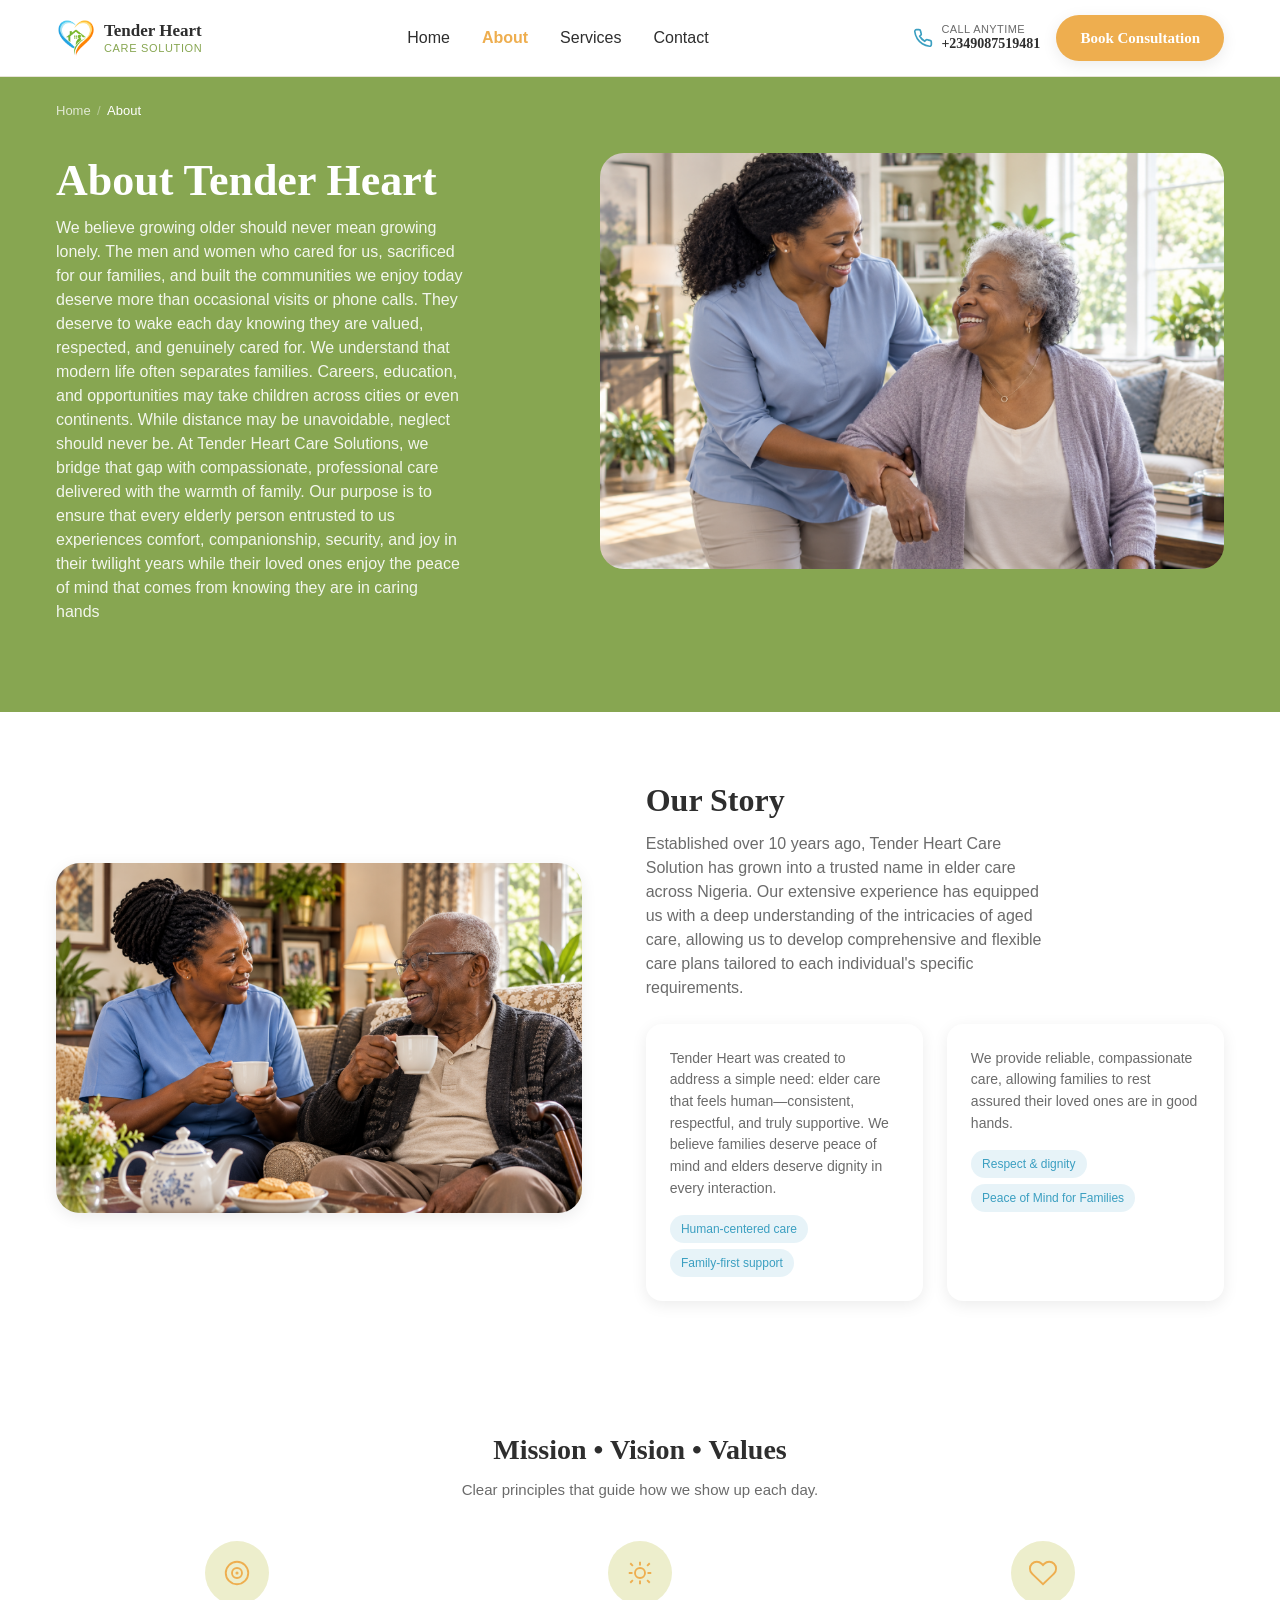
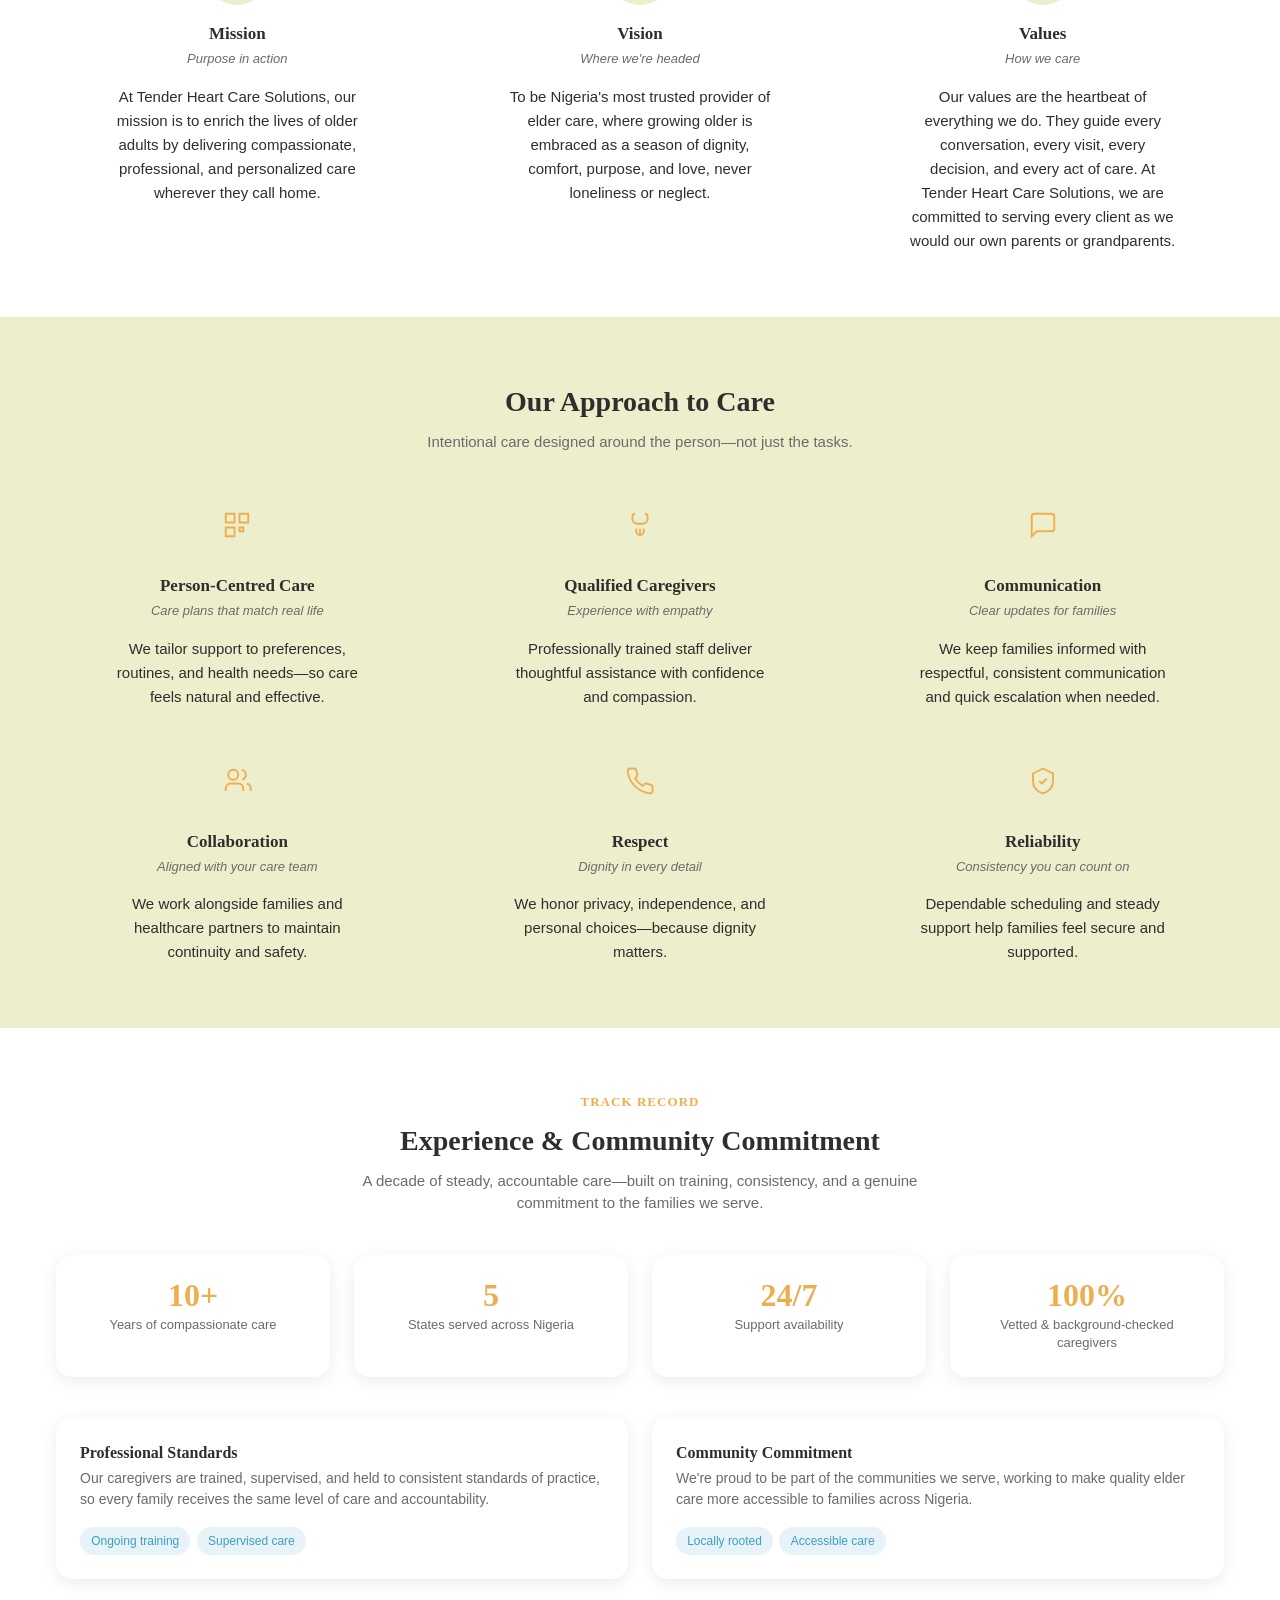
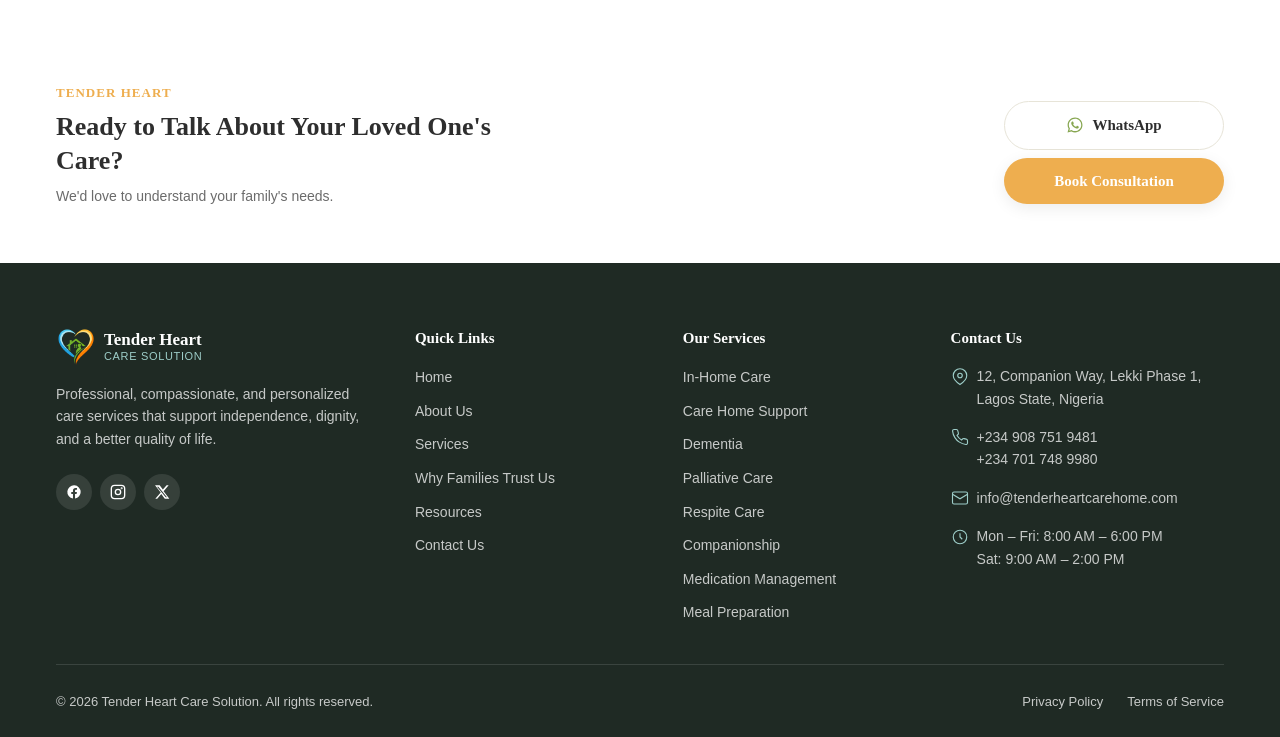
==== commit 0386c675: "updated contact details, seo and form" ====
--- a/about.html
+++ b/about.html
@@ -9,27 +9,161 @@
       name="description"
       content="Learn about Tender Heart Care Solution — our story, mission, values, and approach to compassionate elder care across Nigeria."
     />
-
+    <!-- canonical -->
+    <link
+      rel="canonical"
+      href="https://www.tenderheartcarehome.com/about.html"
+    />
+    <meta property="og:site_name" content="Tender Heart Care Solution" />
     <meta property="og:title" content="About Us | Tender Heart Care Solution" />
     <meta
       property="og:description"
       content="Our story, mission, values, and approach to compassionate elder care."
     />
+
     <meta property="og:type" content="website" />
     <meta property="og:image" content="assets/images/hero/og-cover.jpg" />
+
+    <meta property="og:image:width" content="1200" />
+
+    <meta property="og:image:height" content="630" />
+
+    <meta
+      property="og:image:alt"
+      content="Tender Heart Care Solution - Compassionate Home Care"
+    />
     <meta
       property="og:url"
-      content="https://www.tendercaresolution.com/about.html"
-    />
-
-    <link rel="icon" href="assets/images/logo/favicon.ico" />
-
-    <link rel="preconnect" href="https://fonts.googleapis.com" />
-    <link rel="preconnect" href="https://fonts.gstatic.com" crossorigin />
+      content="https://www.tenderheartcarehome.com/about.html"
+    />
+    <meta name="twitter:card" content="summary_large_image" />
+    <meta
+      name="twitter:title"
+      content="About Us | Tender Heart Care Solution"
+    />
+    <meta
+      name="twitter:description"
+      content="Learn about Tender Heart Care Solution — our story, mission, values, and approach to compassionate elder care across Nigeria."
+    />
+    <meta
+      name="twitter:image"
+      content="https://www.tenderheartcarehome.com/assets/images/hero/og-cover.jpg"
+    />
+
+    <script type="application/ld+json">
+      {
+        "@context": "https://schema.org",
+        "@type": "LocalBusiness",
+        "additionalType": "https://schema.org/HomeHealthCareService",
+        "@id": "https://www.tenderheartcarehome.com/#organization",
+        "name": "Tender Heart Care Solution",
+        "url": "https://www.tenderheartcarehome.com/",
+        "telephone": "+2349087519481",
+        "email": "info@tenderheartcarehome.com",
+        "logo": "https://www.tenderheartcarehome.com/assets/images/logo/logo.png",
+        "image": "https://www.tenderheartcarehome.com/assets/images/hero/og-cover.jpg",
+        "description": "Tender Heart Care Solution provides compassionate, professional home care, care facility support, dementia care, and palliative care for families across Lagos, Abuja (FCT), Ogun, Oyo, and Rivers, Nigeria.",
+        "address": {
+          "@type": "PostalAddress",
+          "streetAddress": "12, Companion Way, Lekki Phase 1",
+          "addressLocality": "Lagos",
+          "addressRegion": "Lagos State",
+          "addressCountry": "NG"
+        },
+        "areaServed": [
+          { "@type": "State", "name": "Lagos" },
+          { "@type": "State", "name": "Abuja (FCT)" },
+          { "@type": "State", "name": "Ogun" },
+          { "@type": "State", "name": "Oyo" },
+          { "@type": "State", "name": "Rivers" }
+        ],
+        "openingHoursSpecification": [
+          {
+            "@type": "OpeningHoursSpecification",
+            "dayOfWeek": [
+              "Monday",
+              "Tuesday",
+              "Wednesday",
+              "Thursday",
+              "Friday"
+            ],
+            "opens": "08:00",
+            "closes": "18:00"
+          },
+          {
+            "@type": "OpeningHoursSpecification",
+            "dayOfWeek": ["Saturday"],
+            "opens": "09:00",
+            "closes": "14:00"
+          }
+        ],
+        "contactPoint": [
+          {
+            "@type": "ContactPoint",
+            "contactType": "customer service",
+            "telephone": "+2349087519481",
+            "email": "info@tenderheartcarehome.com",
+            "areaServed": "NG",
+            "availableLanguage": ["English"]
+          }
+        ],
+        "hasOfferCatalog": {
+          "@type": "OfferCatalog",
+          "name": "Care Services",
+          "itemListElement": [
+            {
+              "@type": "Offer",
+              "itemOffered": {
+                "@type": "Service",
+                "name": "In-Home Care"
+              }
+            },
+            {
+              "@type": "Offer",
+              "itemOffered": {
+                "@type": "Service",
+                "name": "Care Facility Support"
+              }
+            },
+            {
+              "@type": "Offer",
+              "itemOffered": {
+                "@type": "Service",
+                "name": "Dementia Care"
+              }
+            },
+            {
+              "@type": "Offer",
+              "itemOffered": {
+                "@type": "Service",
+                "name": "Palliative Care"
+              }
+            }
+          ]
+        }
+      }
+    </script>
+    <!-- Favicons -->
+    <link rel="icon" href="assets/images/favicons/favicon.ico" sizes="any" />
     <link
-      href="https://fonts.googleapis.com/css2?family=Inter:wght@400;500;600&family=Poppins:wght@600;700&display=swap"
-      rel="stylesheet"
-    />
+      rel="icon"
+      type="image/png"
+      sizes="32x32"
+      href="assets/images/favicons/favicon-32x32.png"
+    />
+    <link
+      rel="icon"
+      type="image/png"
+      sizes="16x16"
+      href="assets/images/favicons/favicon-16x16.png"
+    />
+    <link
+      rel="apple-touch-icon"
+      sizes="180x180"
+      href="assets/images/favicons/apple-touch-icon.png"
+    />
+    <link rel="manifest" href="assets/images/favicons/site.webmanifest" />
+    <!-- <link rel="icon" href="assets/images/logo/favicon.ico" /> -->
 
     <link rel="stylesheet" href="assets/css/variables.css" />
     <link rel="stylesheet" href="assets/css/style.css" />
@@ -76,7 +210,7 @@
         </nav>
 
         <div class="header-actions">
-          <a href="tel:+2348100011888" class="header-actions__phone">
+          <a href="tel:+2349087519481" class="header-actions__phone">
             <svg
               class="icon"
               viewBox="0 0 24 24"
@@ -91,7 +225,7 @@
             </svg>
             <span class="header-actions__phone-text">
               <small>Call Anytime</small>
-              +234 810 001 1888
+              +2349087519481
             </span>
           </a>
 
@@ -133,11 +267,21 @@
                 About Tender Heart
               </h1>
               <p class="page-hero__desc">
-                We are particularly proud of our specialized expertise in
-                dementia care and palliative support, areas where we provide
-                enhanced compassion and professional understanding. Beyond our
-                robust in-home services, we also operate our own dedicated care
-                facility.
+                We believe growing older should never mean growing lonely. The
+                men and women who cared for us, sacrificed for our families, and
+                built the communities we enjoy today deserve more than
+                occasional visits or phone calls. They deserve to wake each day
+                knowing they are valued, respected, and genuinely cared for. We
+                understand that modern life often separates families. Careers,
+                education, and opportunities may take children across cities or
+                even continents. While distance may be unavoidable, neglect
+                should never be. At Tender Heart Care Solutions, we bridge that
+                gap with compassionate, professional care delivered with the
+                warmth of family. Our purpose is to ensure that every elderly
+                person entrusted to us experiences comfort, companionship,
+                security, and joy in their twilight years while their loved ones
+                enjoy the peace of mind that comes from knowing they are in
+                caring hands
               </p>
             </div>
 
@@ -163,7 +307,7 @@
         <div class="container service-detail__inner">
           <div class="service-detail__media">
             <img
-              src="assets/images/about/our-story.png"
+              src="assets/images/about/ourStory.png"
               alt="A Tender Heart caregiver and client sharing a warm conversation at home"
               width="480"
               height="420"
@@ -241,8 +385,9 @@
               <h3 class="value-card__title">Mission</h3>
               <p class="value-card__eyebrow">Purpose in action</p>
               <p class="value-card__desc">
-                Deliver compassionate, consistent elder care that supports
-                dignity, comfort, and family peace of mind.
+                At Tender Heart Care Solutions, our mission is to enrich the
+                lives of older adults by delivering compassionate, professional,
+                and personalized care wherever they call home.
               </p>
             </li>
 
@@ -263,8 +408,9 @@
               <h3 class="value-card__title">Vision</h3>
               <p class="value-card__eyebrow">Where we're headed</p>
               <p class="value-card__desc">
-                A future where every senior receives respectful, personalized
-                care delivered with expertise and genuine kindness.
+                To be Nigeria's most trusted provider of elder care, where
+                growing older is embraced as a season of dignity, comfort,
+                purpose, and love, never loneliness or neglect.
               </p>
             </li>
 
@@ -284,8 +430,11 @@
               <h3 class="value-card__title">Values</h3>
               <p class="value-card__eyebrow">How we care</p>
               <p class="value-card__desc">
-                Compassion, Respect, Professionalism, Integrity, and
-                Dignity—every visit, every time.
+                Our values are the heartbeat of everything we do. They guide
+                every conversation, every visit, every decision, and every act
+                of care. At Tender Heart Care Solutions, we are committed to
+                serving every client as we would our own parents or
+                grandparents.
               </p>
             </li>
           </ul>
@@ -519,7 +668,7 @@
 
           <div class="cta-band__actions">
             <a
-              href="https://wa.me/2348100011888"
+              href="https://wa.me/+2349087519481?text=Hello%20Tender%20Heart%20Care%20Solutions,%20I%20would%20like%20to%20learn%20more%20about%20your%20care%20services."
               class="btn btn--outline"
               target="_blank"
               rel="noopener noreferrer"
@@ -690,7 +839,7 @@
                   />
                 </svg>
                 <span>
-                  <a href="tel:+2348134567890">+234 813 456 7890</a><br />
+                  <a href="tel:+2349087519481">+234 908 751 9481</a><br />
                   <a href="tel:+2347017489980">+234 701 748 9980</a>
                 </span>
               </li>
@@ -707,12 +856,12 @@
                   <path d="m2 7 10 6 10-6" />
                 </svg>
                 <span>
-                  <a href="mailto:info@tendercaresolution.com"
-                    >info@tendercaresolution.com</a
+                  <a href="mailto:info@tenderheartcarehome.com"
+                    >info@tenderheartcarehome.com</a
                   ><br />
-                  <a href="mailto:care@tendercaresolution.com"
-                    >care@tendercaresolution.com</a
-                  >
+                  <!-- <a href="mailto:care@tenderheartcarehome.com"
+                    >care@tenderheartcarehome.com</a
+                  > -->
                 </span>
               </li>
               <li>
--- a/assets/css/style.css
+++ b/assets/css/style.css
@@ -224,7 +224,7 @@
 }
 
 .header-actions__phone {
-  display: none; /* revealed on tablet+ in responsive.css */
+  display: none;
   align-items: center;
   gap: var(--space-xs);
   color: var(--color-text);
@@ -251,8 +251,6 @@
   text-transform: uppercase;
   letter-spacing: 0.04em;
 }
-
-/* assets/css/style.css — append below the header styles */
 
 /* ---------- Utility ---------- */
 .visually-hidden {
@@ -271,14 +269,12 @@
   color: var(--color-orange);
 }
 
-/* ---------- Card (reusable base component) ---------- */
 .card {
   background-color: var(--color-white);
   border-radius: var(--radius-md);
   box-shadow: var(--shadow-soft);
 }
 
-/* ---------- Button variants (extends .btn from header) ---------- */
 .btn--outline {
   background-color: var(--color-white);
   color: var(--color-text);
@@ -302,9 +298,6 @@
   /* background-color: #f9faf6; */
 }
 
-/* Top region: image + content only. This is the ONLY positioning
-   context for .hero__media — the feature strip lives outside it
-   entirely, so it can never overlap or "mix in". */
 .hero__top {
   position: relative;
   overflow: hidden;
@@ -316,10 +309,9 @@
   object-fit: cover;
   border-radius: 0 0 var(--radius-lg) var(--radius-lg);
 }
-/* assets/css/style.css — update .hero__media and .hero__badge */
 
 .hero__media {
-  position: relative; /* anchors the badge to the image itself, not .hero__top */
+  position: relative;
 }
 
 @keyframes badgeFloat {
@@ -407,9 +399,6 @@
   gap: var(--space-sm);
 }
 
-/* ---------- Feature strip ---------- */
-/* Lives in NORMAL document flow below .hero__top — no position rules
-   needed, so it can never be caught inside the image's overlay. */
 .feature-strip {
   display: grid;
   grid-template-columns: 1fr;
@@ -467,12 +456,10 @@
   margin: 0.15rem 0 0;
 }
 
-/* assets/css/style.css — append below the Feature strip block */
-
 /* ---------- Emotive section ---------- */
 .emotive {
   position: relative;
-  isolation: isolate; /* keeps stacking context self-contained */
+  isolation: isolate;
   background-color: var(--color-cream);
 }
 
@@ -523,12 +510,6 @@
   max-width: 46ch;
 }
 
-/* .emotive uses .btn .btn--primary from the shared component —
-   no new button styles needed */
-
-/* ---------- Section intro (reusable across sections) ---------- */
-/* assets/css/style.css — full Services section */
-
 /* ---------- Section intro (reusable across sections) ---------- */
 .section-intro {
   text-align: center;
@@ -560,7 +541,7 @@
 .services {
   padding-block: var(--space-xl);
   margin-top: var(--space-lg);
-  background-color: #ffffff; /* light cream background, not pure white me changes*/
+  background-color: #ffffff;
 }
 
 .service-grid {
@@ -569,14 +550,10 @@
   gap: var(--space-md);
 }
 
-/* Per-card accent colors — read by everything below */
-/* assets/css/style.css — add one new custom property per accent block,
-   right alongside the existing --card-accent / --card-accent-strong */
-
 .service-card--teal {
   --card-accent: var(--color-teal);
   --card-accent-strong: #4f8f89;
-  --card-tint-strong: #e4f3f1; /* solid, light teal-tinted background for hover */
+  --card-tint-strong: #e4f3f1;
 }
 .service-card--blue {
   --card-accent: var(--color-blue);
@@ -594,14 +571,12 @@
   --card-tint-strong: #eef3e5;
 }
 
-/* Card shell — owns its own radius/shadow, no white box underneath.
-   Sizes itself to .service-card__content since .service-card__media
-   is position:absolute and out of normal flow. */
 .service-card {
   position: relative;
   isolation: isolate;
   padding: 0;
   overflow: hidden;
+  min-width: 0;
   border-radius: var(--radius-md);
   box-shadow: var(--shadow-soft);
   display: flex;
@@ -624,7 +599,7 @@
   position: absolute;
   inset: 0;
   z-index: 0;
-  --media-opacity: 0.8; /* faint/textural resting state, not a full photo */
+  --media-opacity: 0.4;
 }
 .service-card__media img {
   width: 100%;
@@ -632,6 +607,8 @@
   object-fit: cover;
   object-position: center;
   opacity: var(--media-opacity, 1);
+  filter: blur(6px);
+  transform: scale(1.08);
   transition: opacity var(--transition-fast);
 }
 .service-card:hover .service-card__media img {
@@ -655,6 +632,7 @@
   position: relative;
   z-index: 1;
   width: calc(100% - (var(--space-md) * 2));
+  min-width: 0;
   margin: var(--space-md);
   padding: var(--space-md);
   border-radius: var(--radius-lg);
@@ -672,13 +650,6 @@
     border-color 0.25s ease;
 }
 
-/* assets/css/style.css — add these hover overrides, placed right after
-   the existing .service-card:hover .service-card__content rule */
-
-/* On hover: panel becomes more opaque and takes on the card's own
-   accent tint (not just white), and all text switches to a dark,
-   high-contrast color instead of white — this is what actually
-   fixes the legibility problem, not just brightening the glass. */
 .service-card:hover .service-card__content {
   background-color: var(--card-tint-strong);
   border-color: var(--card-accent);
@@ -690,15 +661,13 @@
 .service-card:hover .service-card__feature-desc,
 .service-card:hover .service-card__link {
   color: var(--color-text);
-  text-shadow: none; /* no longer needed on a solid, opaque background */
+  text-shadow: none;
 }
 
 .service-card:hover .service-card__link svg {
   color: var(--card-accent-strong);
 }
 
-/* Badge and feature icons get a stronger, more saturated tint on
-   hover too, instead of the flat white pill they use at rest */
 .service-card:hover .service-card__badge {
   background-color: var(--color-white);
   color: var(--card-accent-strong);
@@ -710,7 +679,6 @@
   border-left-color: var(--card-accent);
 }
 
-/* Highlight bar becomes fully solid on hover for max contrast */
 .service-card:hover .service-card__highlight {
   background-color: var(--color-white);
 }
@@ -747,6 +715,8 @@
   font-size: 1.5rem;
   font-weight: 700;
   color: var(--color-white);
+  min-width: 0;
+  overflow-wrap: break-word;
   text-shadow:
     0 1px 3px rgba(0, 0, 0, 0.5),
     0 2px 12px rgba(0, 0, 0, 0.3);
@@ -775,7 +745,6 @@
   object-fit: cover;
 }
 
-/* Reveal on hover AND keyboard focus-within (e.g. tabbing to Learn more) */
 .service-card:hover .service-card__thumb,
 .service-card:focus-within .service-card__thumb {
   opacity: 1;
@@ -803,7 +772,7 @@
 
 .service-card__features {
   display: grid;
-  grid-template-columns: repeat(3, 1fr);
+  grid-template-columns: repeat(3, minmax(0, 1fr));
   gap: var(--space-xs);
   margin-bottom: var(--space-md);
 }
@@ -931,8 +900,6 @@
   animation: learnMoreBlink 1.4s ease-in-out infinite;
 }
 
-/* But don't blink while the link itself is focused — keep it
-   fully visible and steady so a keyboard user can read/click it */
 .service-card__link:focus-visible {
   animation: none;
   opacity: 1;
@@ -957,10 +924,6 @@
     text-shadow 0.25s ease;
 }
 
-/* assets/css/style.css — add at the end of the Services block */
-
-/* Devices without real hover (touchscreens): apply the "hovered" look
-   by default, since there's no hover gesture to trigger it. */
 @media (hover: none) and (pointer: coarse) {
   .service-card__media img {
     opacity: 0;
@@ -1000,8 +963,7 @@
     opacity: 1;
     transform: scale(1);
   }
-  /* No blink on touch devices — it would just be permanently
-     mid-animation with nothing to "trigger" it meaningfully */
+
   .service-card__link {
     animation: none;
     opacity: 1;
@@ -1038,8 +1000,6 @@
   transform: translateY(-7px) rotate(-45deg);
 }
 
-/* assets/css/style.css — append below the Services section block */
-
 /* ---------- How It Works ---------- */
 .how-it-works {
   padding-block: var(--space-xl);
@@ -1053,7 +1013,7 @@
   list-style: none;
   margin: 0;
   padding: 0;
-  counter-reset: none; /* using explicit .step__number instead of ::marker */
+  counter-reset: none;
 }
 
 .step {
@@ -1120,16 +1080,12 @@
   margin: 0;
 }
 
-/* assets/css/style.css — append below the How It Works block */
-
 /* ---------- Why Families Choose Us ---------- */
 .why-us {
   padding-block: var(--space-xl);
   background-color: #f9faf6;
   /* background-color: var(--color-cream); */
 }
-
-/* assets/css/style.css — append below the Why Us block */
 
 /* ---------- Float-in scroll animation ---------- */
 [data-animate="float-in"] {
@@ -1145,25 +1101,36 @@
   transform: translateY(0);
 }
 
-/* Stagger: each card in the grid animates slightly after the previous
-   one, using CSS nth-child delays so no JS timing logic is needed */
-.why-grid .why-item:nth-child(1) {
+[data-animate="float-in"]:nth-child(1) {
   transition-delay: 0s;
 }
-.why-grid .why-item:nth-child(2) {
+
+[data-animate="float-in"]:nth-child(2) {
   transition-delay: 0.08s;
 }
-.why-grid .why-item:nth-child(3) {
+
+[data-animate="float-in"]:nth-child(3) {
   transition-delay: 0.16s;
 }
-.why-grid .why-item:nth-child(4) {
+
+[data-animate="float-in"]:nth-child(4) {
   transition-delay: 0.24s;
 }
-.why-grid .why-item:nth-child(5) {
+
+[data-animate="float-in"]:nth-child(5) {
   transition-delay: 0.32s;
 }
-.why-grid .why-item:nth-child(6) {
+
+[data-animate="float-in"]:nth-child(6) {
   transition-delay: 0.4s;
+}
+
+[data-animate="float-in"]:nth-child(7) {
+  transition-delay: 0.48s;
+}
+
+[data-animate="float-in"]:nth-child(8) {
+  transition-delay: 0.56s;
 }
 
 /* Respect reduced-motion: skip the animation, show content immediately */
@@ -1230,16 +1197,12 @@
   line-height: 1.45;
 }
 
-/* assets/css/style.css — append below the Why Us block */
-
 /* ---------- Commitment to Quality Care ---------- */
 .quality {
   padding-block: var(--space-xl);
   background-color: var(--color-teal);
 }
 
-/* On-dark variant of the shared section-intro component —
-   only overrides text color, structure stays identical */
 .section-intro--on-dark .section-intro__title {
   color: var(--color-white);
 }
@@ -1255,8 +1218,6 @@
   margin: 0;
   padding: 0;
 }
-
-/* assets/css/style.css — update .quality-item, add the swipe pseudo-element */
 
 .quality-item {
   position: relative;
@@ -1280,8 +1241,6 @@
   background-color: rgba(255, 255, 255, 0.22);
 }
 
-/* The shine itself: a diagonal light band, parked off-canvas to the
-   left at rest, swept across to the right on hover. */
 .quality-item::after {
   content: "";
   position: absolute;
@@ -1367,7 +1326,6 @@
     0 1px 4px rgba(0, 0, 0, 0.45),
     0 2px 8px rgba(0, 0, 0, 0.25);
 }
-/* assets/css/style.css — append below the Quality Care block */
 
 /* ---------- Testimonials ---------- */
 .testimonials {
@@ -1466,8 +1424,6 @@
   color: var(--color-text-muted);
 }
 
-/* assets/css/style.css — append below the Testimonials block */
-
 /* ---------- Coverage ---------- */
 .coverage {
   padding-block: var(--space-xl);
@@ -1531,8 +1487,6 @@
   display: block;
 }
 
-/* assets/css/style.css — replace the entire previous .cta-band block */
-
 /* ---------- CTA Band ---------- */
 .cta-band {
   padding-block: var(
@@ -1597,8 +1551,6 @@
   width: 100%;
   justify-content: center;
 }
-
-/* assets/css/style.css — append at the end of the file */
 
 /* ---------- Site Footer ---------- */
 .site-footer {
@@ -1747,8 +1699,6 @@
   color: var(--color-orange);
 }
 
-/* assets/css/style.css — append: Breadcrumb + Page Hero components */
-
 .breadcrumb {
   margin-bottom: var(--space-sm);
 }
@@ -1822,10 +1772,7 @@
   object-fit: cover;
 }
 
-/* Services section 2 */
-/* assets/css/style.css — append: Badge Pill, Service Detail, Info Card, Tag components */
-
-/* ---------- Badge Pill (reusable — image overlay labels, section tags) ---------- */
+/* ---------- Badge Pill ---------- */
 .badge-pill {
   display: inline-flex;
   align-items: center;
@@ -1991,37 +1938,20 @@
   padding: 0.3rem 0.7rem;
 }
 
-/* assets/css/style.css — append: Service Detail background variant + badge color variant */
-
-/* Tinted background variant — alternates with the default white/cream
-   background so consecutive .service-detail sections read as distinct */
 .service-detail--tinted {
-  background-color: rgba(
-    158,
-    206,
-    201,
-    0.18
-  ); /* soft teal tint, not a
-    full solid fill — keeps text/card contrast identical to the default
-    variant, no separate text-color rules needed */
-}
-
-/* Badge Pill color variant — same structure as the default (olive),
-   just swaps the accent color for sections themed around --color-blue */
+  background-color: rgba(158, 206, 201, 0.18);
+}
+
 .badge-pill--blue {
   color: var(--color-blue);
   background-color: rgba(59, 159, 193, 0.14);
 }
 
-/* assets/css/style.css — append: Specialized Care section + Specialty Card component */
-
 /* ---------- Specialized Care ---------- */
 .specialized-care {
   padding-block: var(--space-xl);
 }
 
-/* .section-intro's built-in actions slot — reuses .service-detail__actions
-   directly rather than inventing a new button-row class */
 .section-intro .service-detail__actions {
   justify-content: center;
   margin-bottom: 0;
@@ -2036,9 +1966,6 @@
   padding: 0;
 }
 
-/* ---------- Specialty Card (new — image + bottom text overlay) ---------- */
-/* Same gradient-scrim technique already used on the homepage's .emotive
-   section, applied here at card scale rather than full-section scale. */
 .specialty-card {
   position: relative;
   isolation: isolate;
@@ -2098,8 +2025,6 @@
   max-width: 40ch;
 }
 
-/* assets/css/style.css — append: Care Process section + Process Visual component */
-
 /* ---------- Care Planning Process ---------- */
 /* .care-process {
   padding-block: var(--space-xl);
@@ -2145,8 +2070,6 @@
   font-size: 0.75rem;
 } */
 
-/* assets/css/style.css — append: FAQ component */
-
 /* ---------- FAQ ---------- */
 .faq {
   padding-block: var(--space-xl);
@@ -2213,9 +2136,7 @@
 
 .faq-item__answer {
   padding-top: var(--space-sm);
-  padding-left: calc(
-    36px + var(--space-sm)
-  ); /* aligns with the question text, not the icon */
+  padding-left: calc(36px + var(--space-sm));
 }
 .faq-item__answer p {
   font-size: 0.875rem;
@@ -2232,12 +2153,8 @@
   margin: var(--space-lg) 0 0;
 }
 
-/* assets/css/style.css — append: Page Hero color variant + Breadcrumb dark variant */
-
 /* ---------- Page Hero: olive variant ---------- */
-/* Same structure/layout as .page-hero (used on Services), just a solid
-   brand-color fill instead of cream, with light text — same "on-dark"
-   contrast pattern already proven on the homepage's Quality Care section. */
+
 .page-hero--olive {
   background-color: var(--color-olive);
 }
@@ -2249,10 +2166,7 @@
   color: rgba(255, 255, 255, 0.9);
 }
 .page-hero--olive .page-hero__media img {
-  box-shadow: none; /* the section's own solid background already gives
-    the image enough separation; a shadow here would look muddy against
-    a flat color fill rather than the cream/white backgrounds it was
-    originally designed for */
+  box-shadow: none;
 }
 
 /* ---------- Breadcrumb: on-dark variant ---------- */
@@ -2273,19 +2187,13 @@
   color: rgba(255, 255, 255, 0.4);
 }
 
-/* assets/css/style.css — append: new .value-card / .value-grid components */
-
 /* ---------- Values Section ---------- */
 .values {
   padding-block: var(--space-xl);
 }
 
 /* ---------- Value Card ---------- */
-/* New, reusable component: icon + title + short italic eyebrow + desc,
-   centered, flat (no shadow/border) — deliberately calmer than
-   .why-item or .quality-item, since this content reads as editorial/
-   principle-driven rather than conversion-focused. Reused for Mission/
-   Vision/Values, Our Approach to Care, and Why Families Trust Us. */
+
 .value-grid {
   display: grid;
   grid-template-columns: 1fr;
@@ -2336,20 +2244,10 @@
   margin: 0 auto;
 }
 
-/* assets/css/style.css — append: Approach section wrapper only.
-   .value-card / .value-grid / .value-grid--cols-3 all already exist —
-   this section reuses them with zero modification. */
-
 .approach {
   padding-block: var(--space-xl);
-  background-color: var(
-    --color-cream
-  ); /* alternates background with
-    the sections above/below, same rhythm pattern already used on the
-    homepage (white → cream → white → teal...) */
-}
-
-/* assets/css/style.css — append: Credentials section + new Stat Card component */
+  background-color: var(--color-cream);
+}
 
 /* ---------- Credentials ---------- */
 .credentials {
@@ -2390,13 +2288,8 @@
   line-height: 1.4;
 }
 
-/* assets/css/style.css — append: one small addition for the inline email row */
-
 /* ---------- Page Hero: inline contact line (new, tiny, reusable) ---------- */
-/* A single small addition to .page-hero — not a new component, just an
-   optional inline row for a linked contact detail sitting between the
-   description and the action buttons. Uses .icon sizing already
-   established by the header's phone icon. */
+
 .page-hero__email {
   display: flex;
   align-items: center;
@@ -2421,8 +2314,6 @@
   color: var(--color-orange);
 }
 
-/* assets/css/style.css — append: new .contact-method component */
-
 /* ---------- Contact Options ---------- */
 .contact-options {
   padding-block: var(--space-xl);
@@ -2439,9 +2330,7 @@
 }
 
 /* ---------- Contact Method (new) ---------- */
-/* Reuses the icon-circle sizing/color pattern already established by
-   .value-card__icon, but adds a distinct "value" slot — a real,
-   visually prominent link — which .value-card has no equivalent for. */
+
 .contact-method {
   text-align: center;
 }
@@ -2489,17 +2378,11 @@
   text-decoration: underline;
 }
 
-/* assets/css/style.css — append: Consultation section wrapper + new Form Field system */
-
 /* ---------- Consultation ---------- */
 .consultation {
   padding-block: var(--space-xl);
 }
 
-/* .service-detail__inner and .service-detail__content are reused
-   directly (see explanation below) — only this small flex-basis rule
-   is new, giving the form column the same proportion .service-detail__
-   media normally takes. */
 .consultation-form-wrap {
   flex: 1;
 }
@@ -2542,15 +2425,17 @@
   color: var(--color-text-muted);
 }
 
-/* Custom, more visible focus ring for form fields specifically —
-   replaces the global outline here rather than stacking both, since
-   two competing focus indicators on a small input looks noisy. Still
-   meets the "visible focus indicator" requirement on its own. */
 .form-field__input:focus-visible {
   outline: 2px solid transparent;
   outline-offset: 2px;
   border-color: var(--color-blue);
   box-shadow: 0 0 0 3px rgba(59, 159, 193, 0.18);
+}
+
+@media (forced-colors: active) {
+  .form-field__input:focus-visible {
+    box-shadow: none;
+  }
 }
 
 .form-field__select {
@@ -2573,15 +2458,65 @@
   margin: 0;
 }
 
-/* assets/css/style.css — append: generic tint utility + section padding */
-
 .coverage-areas {
   padding-block: var(--space-xl);
 }
 
-/* ---------- Generic tint utility (new — replaces the need for
-   block-specific tint modifiers like .service-detail--tinted going
-   forward) ---------- */
 .section--tinted-teal {
   background-color: rgba(158, 206, 201, 0.18);
 }
+
+/* ---------- Confirmation (new — thank-you / success state) ---------- */
+.confirmation {
+  padding-block: calc(var(--space-xl) * 1.5);
+  background-color: var(--color-cream);
+}
+
+.confirmation__inner {
+  max-width: 560px;
+  margin-inline: auto;
+  text-align: center;
+}
+
+.confirmation__icon {
+  display: flex;
+  align-items: center;
+  justify-content: center;
+  width: 72px;
+  height: 72px;
+  border-radius: var(--radius-full);
+  background-color: var(--color-olive);
+  color: var(--color-white);
+  margin: 0 auto var(--space-md);
+  box-shadow: var(--shadow-soft);
+}
+.confirmation__icon svg {
+  width: 34px;
+  height: 34px;
+}
+
+.confirmation__title {
+  font-size: 2rem;
+  font-weight: 700;
+  margin: 0 0 var(--space-sm);
+}
+
+.confirmation__desc {
+  font-size: 1.0625rem;
+  color: var(--color-text);
+  line-height: 1.6;
+  margin: 0 0 var(--space-sm);
+}
+
+.confirmation__note {
+  font-size: 0.9375rem;
+  color: var(--color-text-muted);
+  margin: 0 0 var(--space-lg);
+}
+
+.confirmation__actions {
+  display: flex;
+  flex-wrap: wrap;
+  justify-content: center;
+  gap: var(--space-sm);
+}
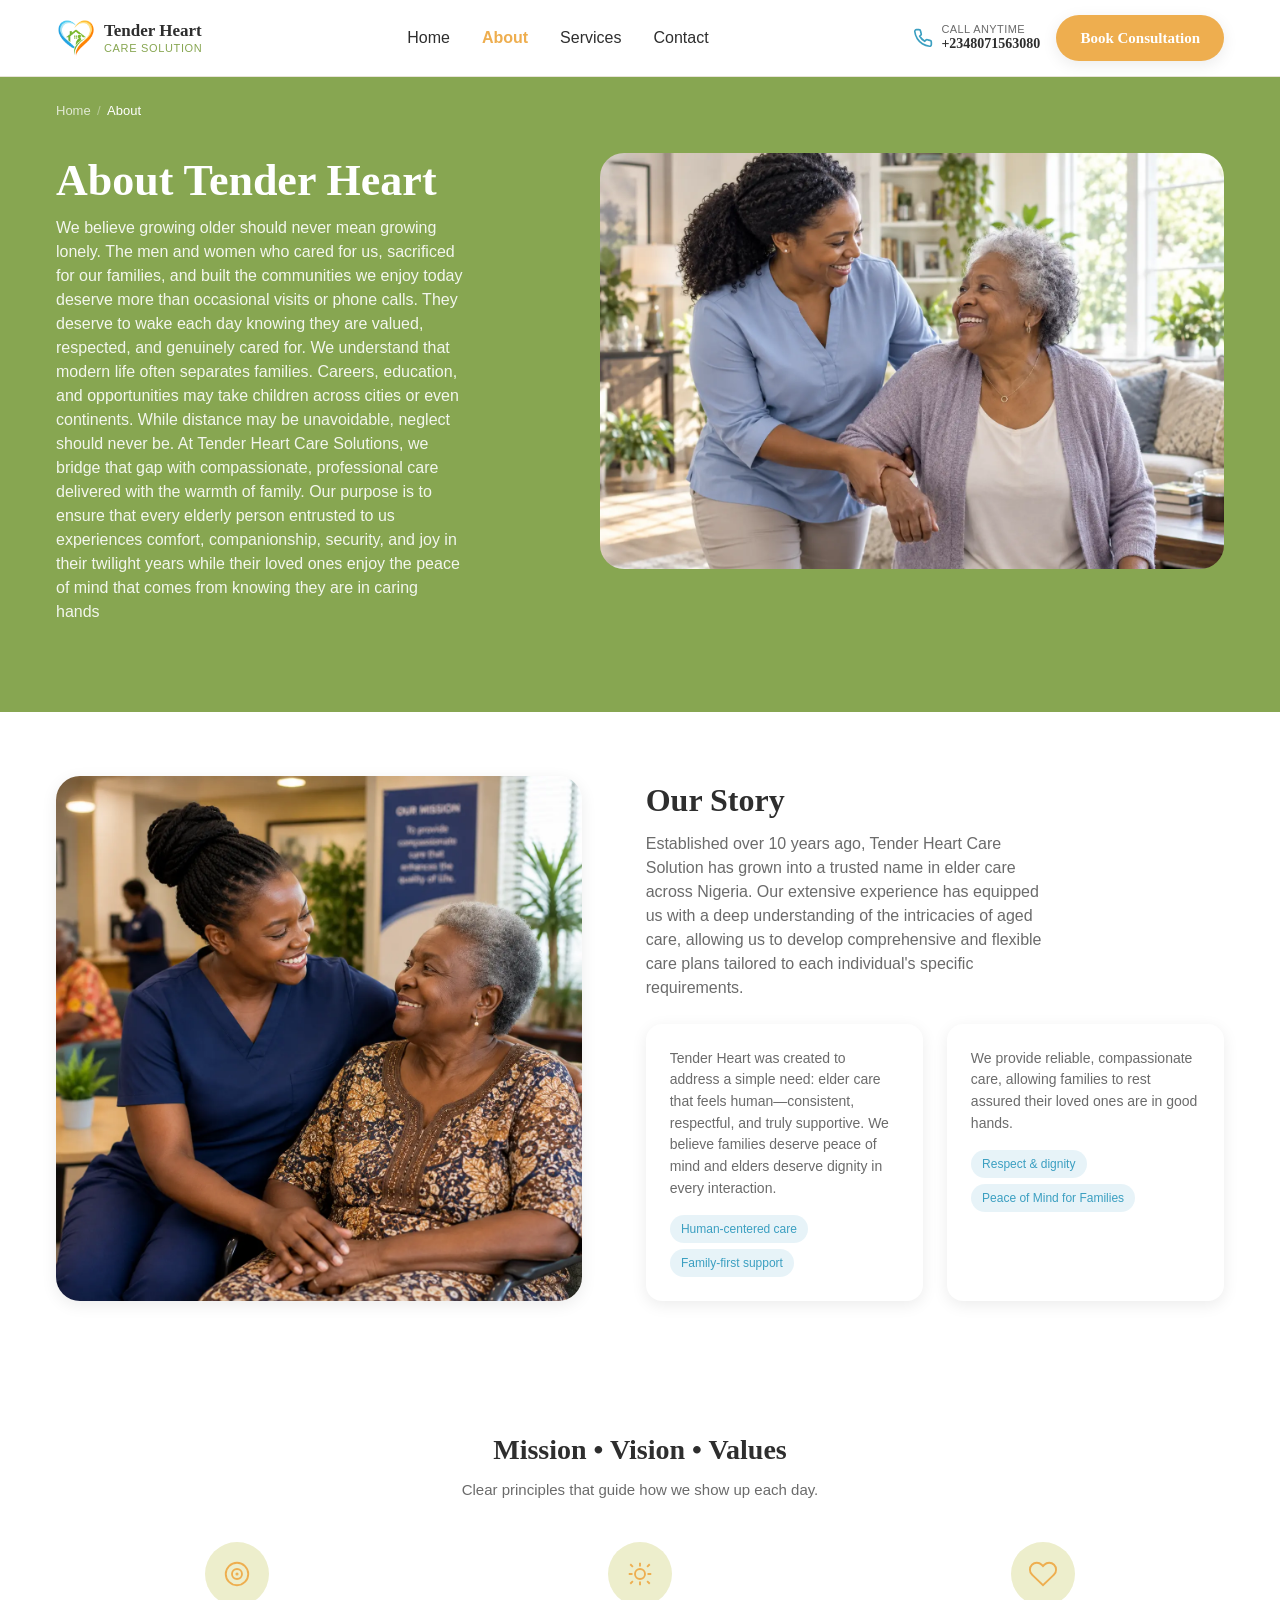
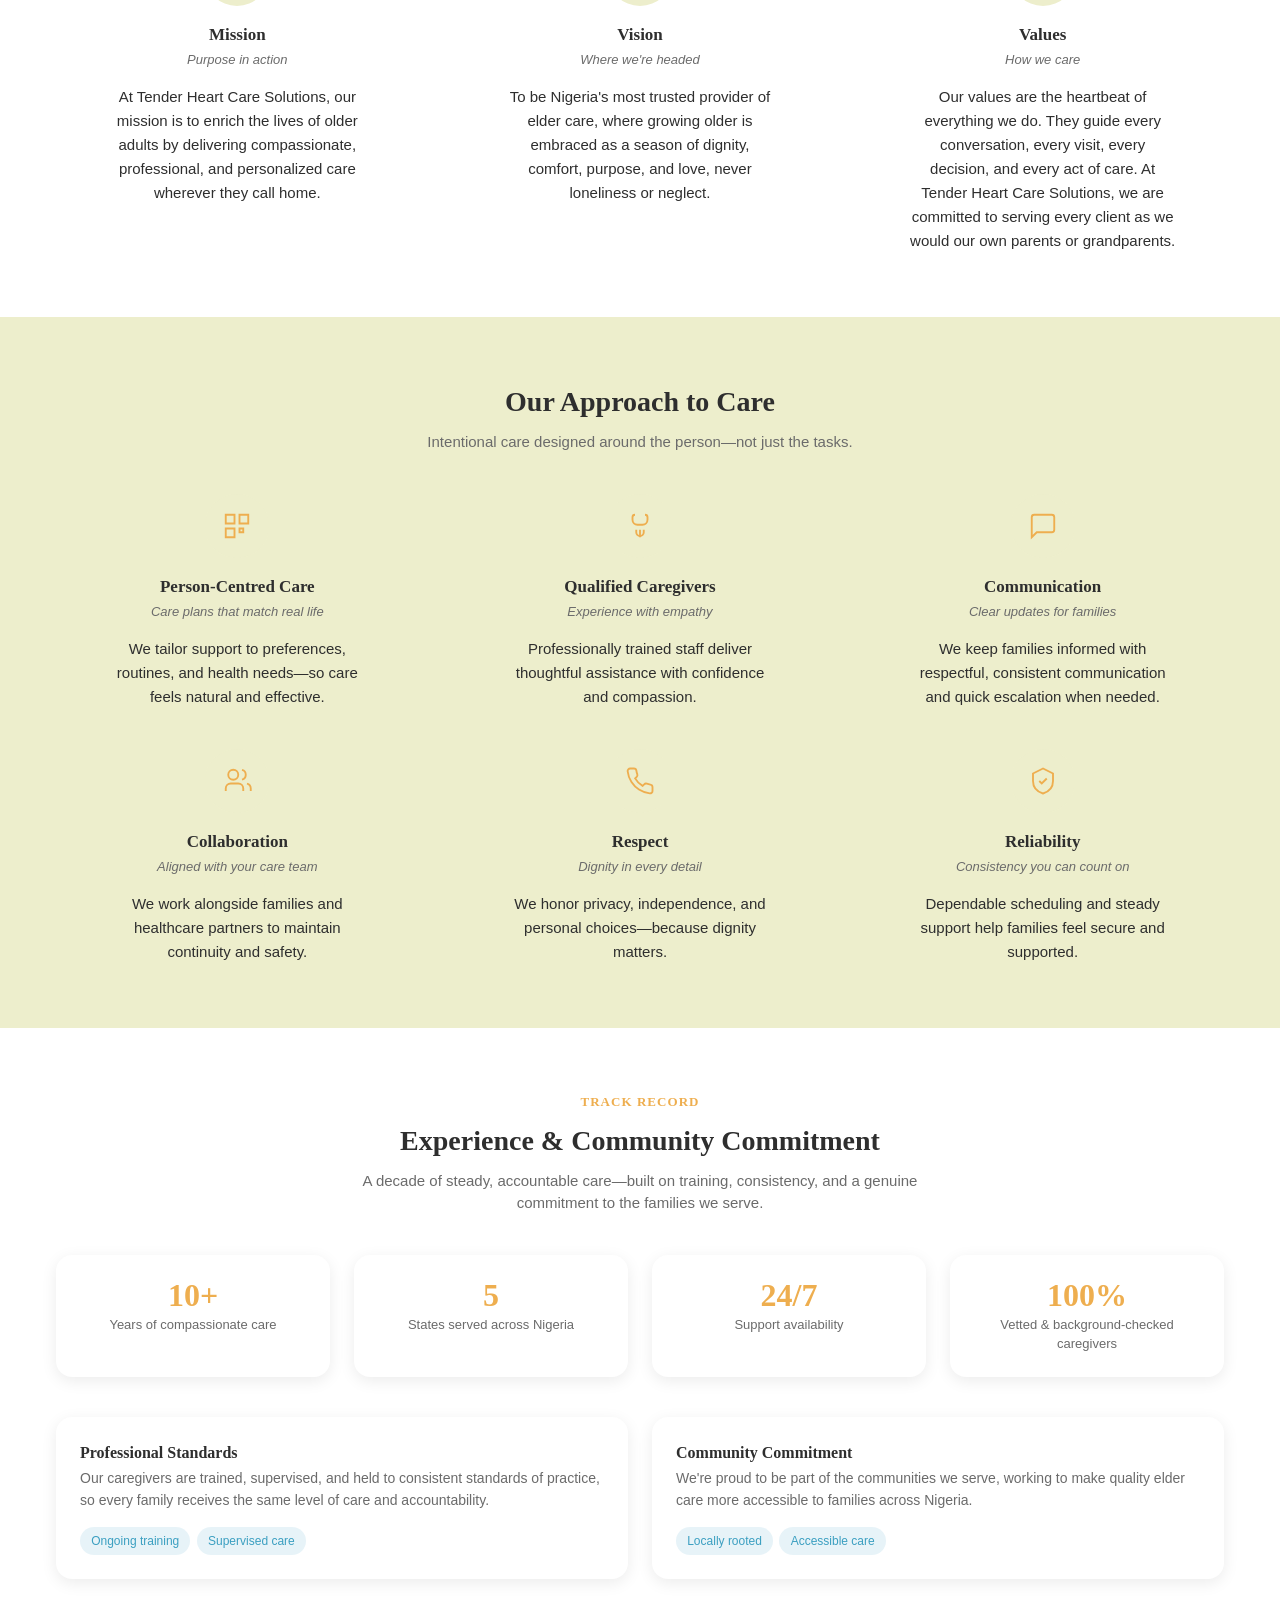
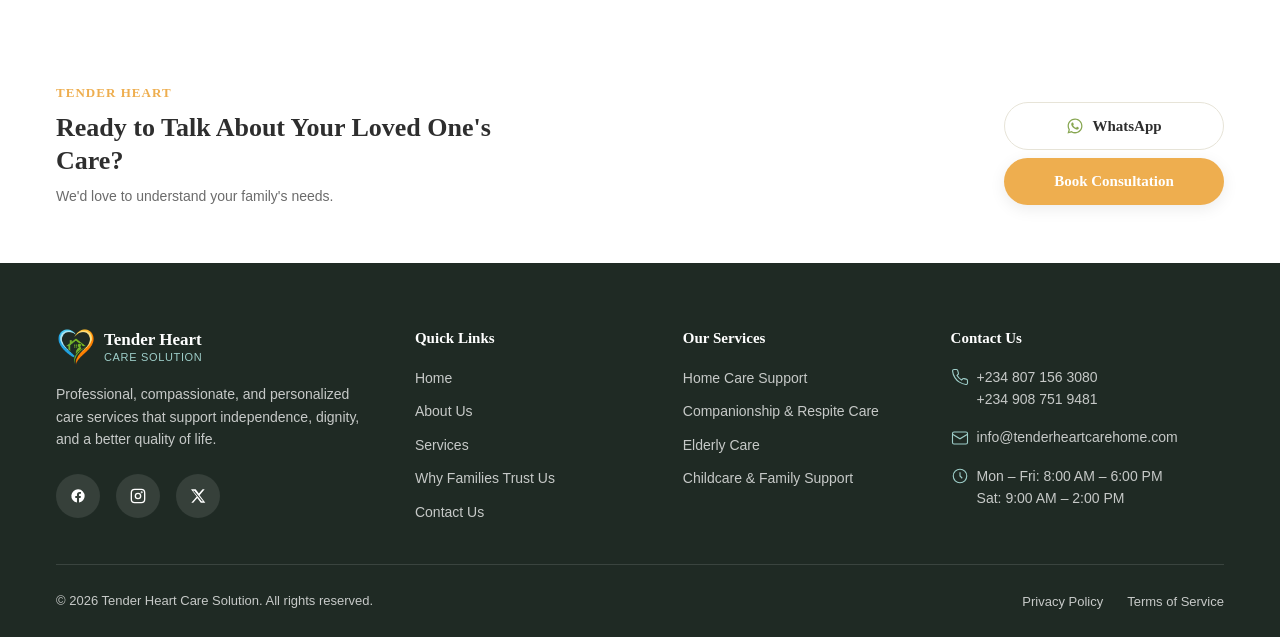
==== commit 0c44d2e5: "Finalize website for production deployment" ====
--- a/about.html
+++ b/about.html
@@ -7,7 +7,7 @@
     <title>About Us | Tender Heart Care Solution</title>
     <meta
       name="description"
-      content="Learn about Tender Heart Care Solution — our story, mission, values, and approach to compassionate elder care across Nigeria."
+      content="Tender Heart Care Solution provides warm, professional home care, companionship and respite care, elderly care, and childcare and family support for families across Lagos, Abuja, Ogun, Oyo, and Rivers."
     />
     <!-- canonical -->
     <link
@@ -53,12 +53,17 @@
     <script type="application/ld+json">
       {
         "@context": "https://schema.org",
-        "@type": "LocalBusiness",
+        "@type": [
+          "LocalBusiness",
+          "MedicalBusiness",
+          "HomeHealthCareService",
+          "ChildCare"
+        ],
         "additionalType": "https://schema.org/HomeHealthCareService",
         "@id": "https://www.tenderheartcarehome.com/#organization",
         "name": "Tender Heart Care Solution",
         "url": "https://www.tenderheartcarehome.com/",
-        "telephone": "+2349087519481",
+        "telephone": "+2348071563080",
         "email": "info@tenderheartcarehome.com",
         "logo": "https://www.tenderheartcarehome.com/assets/images/logo/logo.png",
         "image": "https://www.tenderheartcarehome.com/assets/images/hero/og-cover.jpg",
@@ -76,6 +81,10 @@
           { "@type": "State", "name": "Ogun" },
           { "@type": "State", "name": "Oyo" },
           { "@type": "State", "name": "Rivers" }
+        ],
+        "sameAs": [
+          "https://www.instagram.com/tenderheartcaresolutions",
+          "https://www.facebook.com/share/1Azgd5DJYL/"
         ],
         "openingHoursSpecification": [
           {
@@ -101,7 +110,7 @@
           {
             "@type": "ContactPoint",
             "contactType": "customer service",
-            "telephone": "+2349087519481",
+            "telephone": "+2348071563080",
             "email": "info@tenderheartcarehome.com",
             "areaServed": "NG",
             "availableLanguage": ["English"]
@@ -115,28 +124,28 @@
               "@type": "Offer",
               "itemOffered": {
                 "@type": "Service",
-                "name": "In-Home Care"
+                "name": "Home Care Support"
               }
             },
             {
               "@type": "Offer",
               "itemOffered": {
                 "@type": "Service",
-                "name": "Care Facility Support"
+                "name": "Companionship & Respite Care"
               }
             },
             {
               "@type": "Offer",
               "itemOffered": {
                 "@type": "Service",
-                "name": "Dementia Care"
+                "name": "Elderly Care"
               }
             },
             {
               "@type": "Offer",
               "itemOffered": {
                 "@type": "Service",
-                "name": "Palliative Care"
+                "name": "Childcare & Family Support"
               }
             }
           ]
@@ -210,7 +219,7 @@
         </nav>
 
         <div class="header-actions">
-          <a href="tel:+2349087519481" class="header-actions__phone">
+          <a href="tel:+2348071563080" class="header-actions__phone">
             <svg
               class="icon"
               viewBox="0 0 24 24"
@@ -225,7 +234,7 @@
             </svg>
             <span class="header-actions__phone-text">
               <small>Call Anytime</small>
-              +2349087519481
+              +2348071563080
             </span>
           </a>
 
@@ -287,7 +296,7 @@
 
             <div class="page-hero__media">
               <img
-                src="assets/images/about/about-hero.png"
+                src="assets/images/about/about-hero.webp"
                 alt="A Tender Heart caregiver sharing a warm moment with an elderly client"
                 width="600"
                 height="440"
@@ -307,7 +316,7 @@
         <div class="container service-detail__inner">
           <div class="service-detail__media">
             <img
-              src="assets/images/about/ourStory.png"
+              src="assets/images/about/our-story.webp"
               alt="A Tender Heart caregiver and client sharing a warm conversation at home"
               width="480"
               height="420"
@@ -668,7 +677,7 @@
 
           <div class="cta-band__actions">
             <a
-              href="https://wa.me/+2349087519481?text=Hello%20Tender%20Heart%20Care%20Solutions,%20I%20would%20like%20to%20learn%20more%20about%20your%20care%20services."
+              href="https://wa.me/+2348071563080?text=Hello%20Tender%20Heart%20Care%20Solutions,%20I%20would%20like%20to%20learn%20more%20about%20your%20care%20services."
               class="btn btn--outline"
               target="_blank"
               rel="noopener noreferrer"
@@ -721,7 +730,12 @@
             </p>
             <ul class="site-footer__socials" aria-label="Social media">
               <li>
-                <a href="#" aria-label="Facebook">
+                <a
+                  href="https://www.facebook.com/share/1Azgd5DJYL/"
+                  aria-label="Facebook"
+                  target="_blank"
+                  rel="noopener noreferrer"
+                >
                   <svg
                     viewBox="0 0 24 24"
                     fill="currentColor"
@@ -734,7 +748,12 @@
                 </a>
               </li>
               <li>
-                <a href="#" aria-label="Instagram">
+                <a
+                  href="https://www.instagram.com/tenderheartcaresolutions?"
+                  aria-label="Instagram"
+                  target="_blank"
+                  rel="noopener noreferrer"
+                >
                   <svg
                     viewBox="0 0 24 24"
                     fill="none"
@@ -775,25 +794,36 @@
               <li>
                 <a href="about.html#why-choose-us">Why Families Trust Us</a>
               </li>
-              <li><a href="resources.html">Resources</a></li>
+              <!-- <li><a href="resources.html">Resources</a></li> -->
               <li><a href="contact.html">Contact Us</a></li>
             </ul>
           </nav>
+
+          <!-- Apply this exact <nav class="site-footer__col" aria-labelledby="footer-services">
+     block on ALL FOUR pages (index.html, services.html, about.html,
+     contact.html), replacing the current one -->
 
           <nav class="site-footer__col" aria-labelledby="footer-services">
             <h3 id="footer-services" class="site-footer__heading">
               Our Services
             </h3>
             <ul class="site-footer__list">
-              <li><a href="services.html#in-home-care">In-Home Care</a></li>
-              <li>
-                <a href="services.html#care-home-support">Care Home Support</a>
-              </li>
-              <li><a href="services.html#dementia-care">Dementia</a></li>
-              <li>
-                <a href="services.html#palliative-care">Palliative Care</a>
-              </li>
-              <li><a href="services.html#respite-care">Respite Care</a></li>
+              <li>
+                <a href="services.html#home-care-support">Home Care Support</a>
+              </li>
+              <li>
+                <a href="services.html#companionship-respite-care"
+                  >Companionship &amp; Respite Care</a
+                >
+              </li>
+              <li><a href="services.html#elderly-care">Elderly Care</a></li>
+              <li>
+                <a href="services.html#childcare-family-support"
+                  >Childcare &amp; Family Support</a
+                >
+              </li>
+
+              <!-- <li><a href="services.html#respite-care">Respite Care</a></li>
               <li><a href="services.html#companionship">Companionship</a></li>
               <li>
                 <a href="services.html#medication-management"
@@ -802,14 +832,14 @@
               </li>
               <li>
                 <a href="services.html#meal-preparation">Meal Preparation</a>
-              </li>
+              </li> -->
             </ul>
           </nav>
 
           <div class="site-footer__col">
             <h3 class="site-footer__heading">Contact Us</h3>
             <ul class="site-footer__contact">
-              <li>
+              <!-- <li>
                 <svg
                   class="site-footer__contact-icon"
                   viewBox="0 0 24 24"
@@ -824,7 +854,7 @@
                 <span
                   >12, Companion Way, Lekki Phase 1, Lagos State, Nigeria</span
                 >
-              </li>
+              </li> -->
               <li>
                 <svg
                   class="site-footer__contact-icon"
@@ -839,8 +869,8 @@
                   />
                 </svg>
                 <span>
-                  <a href="tel:+2349087519481">+234 908 751 9481</a><br />
-                  <a href="tel:+2347017489980">+234 701 748 9980</a>
+                  <a href="tel:+2348071563080">+234 807 156 3080</a><br />
+                  <a href="tel:+2349087519481">+234 908 751 9481</a>
                 </span>
               </li>
               <li>
--- a/assets/css/style.css
+++ b/assets/css/style.css
@@ -293,9 +293,10 @@
 }
 
 /* ---------- Hero ---------- */
+/* ---------- Hero ---------- */
+
 .hero {
   background-color: var(--color-cream);
-  /* background-color: #f9faf6; */
 }
 
 .hero__top {
@@ -303,15 +304,32 @@
   overflow: hidden;
 }
 
+.hero__media {
+  position: relative;
+}
+/* .hero__media::after {
+  content: "";
+  position: absolute;
+  inset: 0;
+  z-index: 1;
+  pointer-events: none;
+
+  background: linear-gradient(
+    90deg,
+    rgba(0, 0, 0, 0.48) 0%,
+    rgba(0, 0, 0, 0.28) 38%,
+    rgba(0, 0, 0, 0.05) 72%,
+    rgba(0, 0, 0, 0) 100%
+  );
+} */
 .hero__image {
+  position: relative;
+  z-index: 0;
+  display: block;
   width: 100%;
   height: 320px;
   object-fit: cover;
   border-radius: 0 0 var(--radius-lg) var(--radius-lg);
-}
-
-.hero__media {
-  position: relative;
 }
 
 @keyframes badgeFloat {
@@ -548,6 +566,7 @@
   display: grid;
   grid-template-columns: 1fr;
   gap: var(--space-md);
+  align-items: stretch;
 }
 
 .service-card--teal {
@@ -577,6 +596,7 @@
   padding: 0;
   overflow: hidden;
   min-width: 0;
+  min-height: 460px;
   border-radius: var(--radius-md);
   box-shadow: var(--shadow-soft);
   display: flex;
@@ -932,7 +952,8 @@
     opacity: 0;
   }
   .service-card__content {
-    background-color: var(--card-tint-strong);
+    /* background-color: var(--card-tint-strong); */
+    background-color: rgba(255, 255, 255, 0.45);
     border-color: var(--card-accent);
   }
   .service-card__title,
@@ -1584,7 +1605,7 @@
 
 .site-footer__socials {
   display: flex;
-  gap: var(--space-xs);
+  gap: var(--space-sm);
   list-style: none;
   margin: 0;
   padding: 0;
@@ -1593,8 +1614,8 @@
   display: flex;
   align-items: center;
   justify-content: center;
-  width: 36px;
-  height: 36px;
+  width: 44px;
+  height: 44px;
   border-radius: var(--radius-full);
   background-color: rgba(255, 255, 255, 0.1);
   color: var(--color-white);
@@ -2520,3 +2541,60 @@
   justify-content: center;
   gap: var(--space-sm);
 }
+
+/* assets/css/style.css — append: new .legal-content component */
+
+/* ---------- Legal Content (new — privacy policy / terms prose) ---------- */
+.legal-content {
+  padding-block: var(--space-xl);
+}
+
+.legal-content__inner {
+  max-width: 70ch;
+  margin-inline: auto;
+}
+
+.legal-content__updated {
+  font-size: 0.875rem;
+  color: var(--color-text-muted);
+  margin: 0 0 var(--space-lg);
+  padding-bottom: var(--space-md);
+  border-bottom: 1px solid var(--color-border);
+}
+
+.legal-content__inner h2 {
+  font-size: 1.25rem;
+  font-weight: 700;
+  margin: var(--space-lg) 0 var(--space-sm);
+}
+.legal-content__inner h2:first-of-type {
+  margin-top: 0;
+}
+
+.legal-content__inner p {
+  font-size: 0.9375rem;
+  line-height: 1.7;
+  color: var(--color-text);
+  margin: 0 0 var(--space-md);
+}
+
+.legal-content__inner ul {
+  margin: 0 0 var(--space-md);
+  padding-left: 1.25rem;
+}
+.legal-content__inner li {
+  font-size: 0.9375rem;
+  line-height: 1.7;
+  color: var(--color-text);
+  margin-bottom: 0.4rem;
+}
+
+.legal-content__inner a {
+  color: var(--color-blue);
+  text-decoration: underline;
+  text-underline-offset: 2px;
+}
+.legal-content__inner a:hover,
+.legal-content__inner a:focus-visible {
+  color: var(--color-orange);
+}
--- a/assets/css/responsive.css
+++ b/assets/css/responsive.css
@@ -44,9 +44,6 @@
   .hero__title {
     font-size: 2.5rem;
   }
-  .hero__image {
-    height: 420px;
-  }
   .feature-strip {
     grid-template-columns: repeat(2, 1fr);
   }
@@ -64,6 +61,9 @@
   /* Section 3 */
   .service-grid {
     grid-template-columns: repeat(2, 1fr);
+  }
+  .service-card {
+    min-height: 520px;
   }
 
   /* How It Works */
@@ -132,39 +132,49 @@
    stretch into the feature strip below it. */
 @media (min-width: 1024px) {
   .hero__top {
+    position: relative;
     min-height: 640px;
-    display: flex;
-    align-items: stretch;
-  }
-
+  }
+
+  /* Full hero image layer */
   .hero__media {
     position: absolute;
     inset: 0;
-    left: 52%;
-    z-index: 1;
-  }
+    z-index: 0;
+    overflow: hidden;
+  }
+
   .hero__image {
+    display: block;
     width: 100%;
     height: 100%;
-    border-radius: var(--radius-lg) 0 0 var(--radius-lg);
-  }
-  .hero__badge {
-    left: var(--space-lg);
-    left: auto;
-    bottom: var(--space-lg);
-  }
-
+    min-height: 640px;
+    object-fit: cover;
+    border-radius: var(--radius-lg);
+  }
   .hero__top > .container {
     position: relative;
     z-index: 2;
     width: 100%;
-  }
+    min-height: 640px;
+    display: flex;
+    align-items: center;
+  }
+
   .hero__content {
     max-width: 480px;
     padding-block: var(--space-xl);
   }
+
   .hero__title {
     font-size: 3rem;
+  }
+
+  /* Badge */
+  .hero__badge {
+    left: auto;
+    right: var(--space-lg);
+    bottom: var(--space-lg);
   }
 
   .feature-strip {
@@ -189,6 +199,9 @@
   /* section 3 */
   .service-grid {
     gap: var(--space-lg);
+  }
+  .service-card {
+    min-height: 560px;
   }
   .service-card__content {
     padding: var(--space-lg);
@@ -329,6 +342,6 @@
 
 @media (min-width: 1280px) {
   .hero__media {
-    left: 0%;
-  }
-}
+    left: 0;
+  }
+}
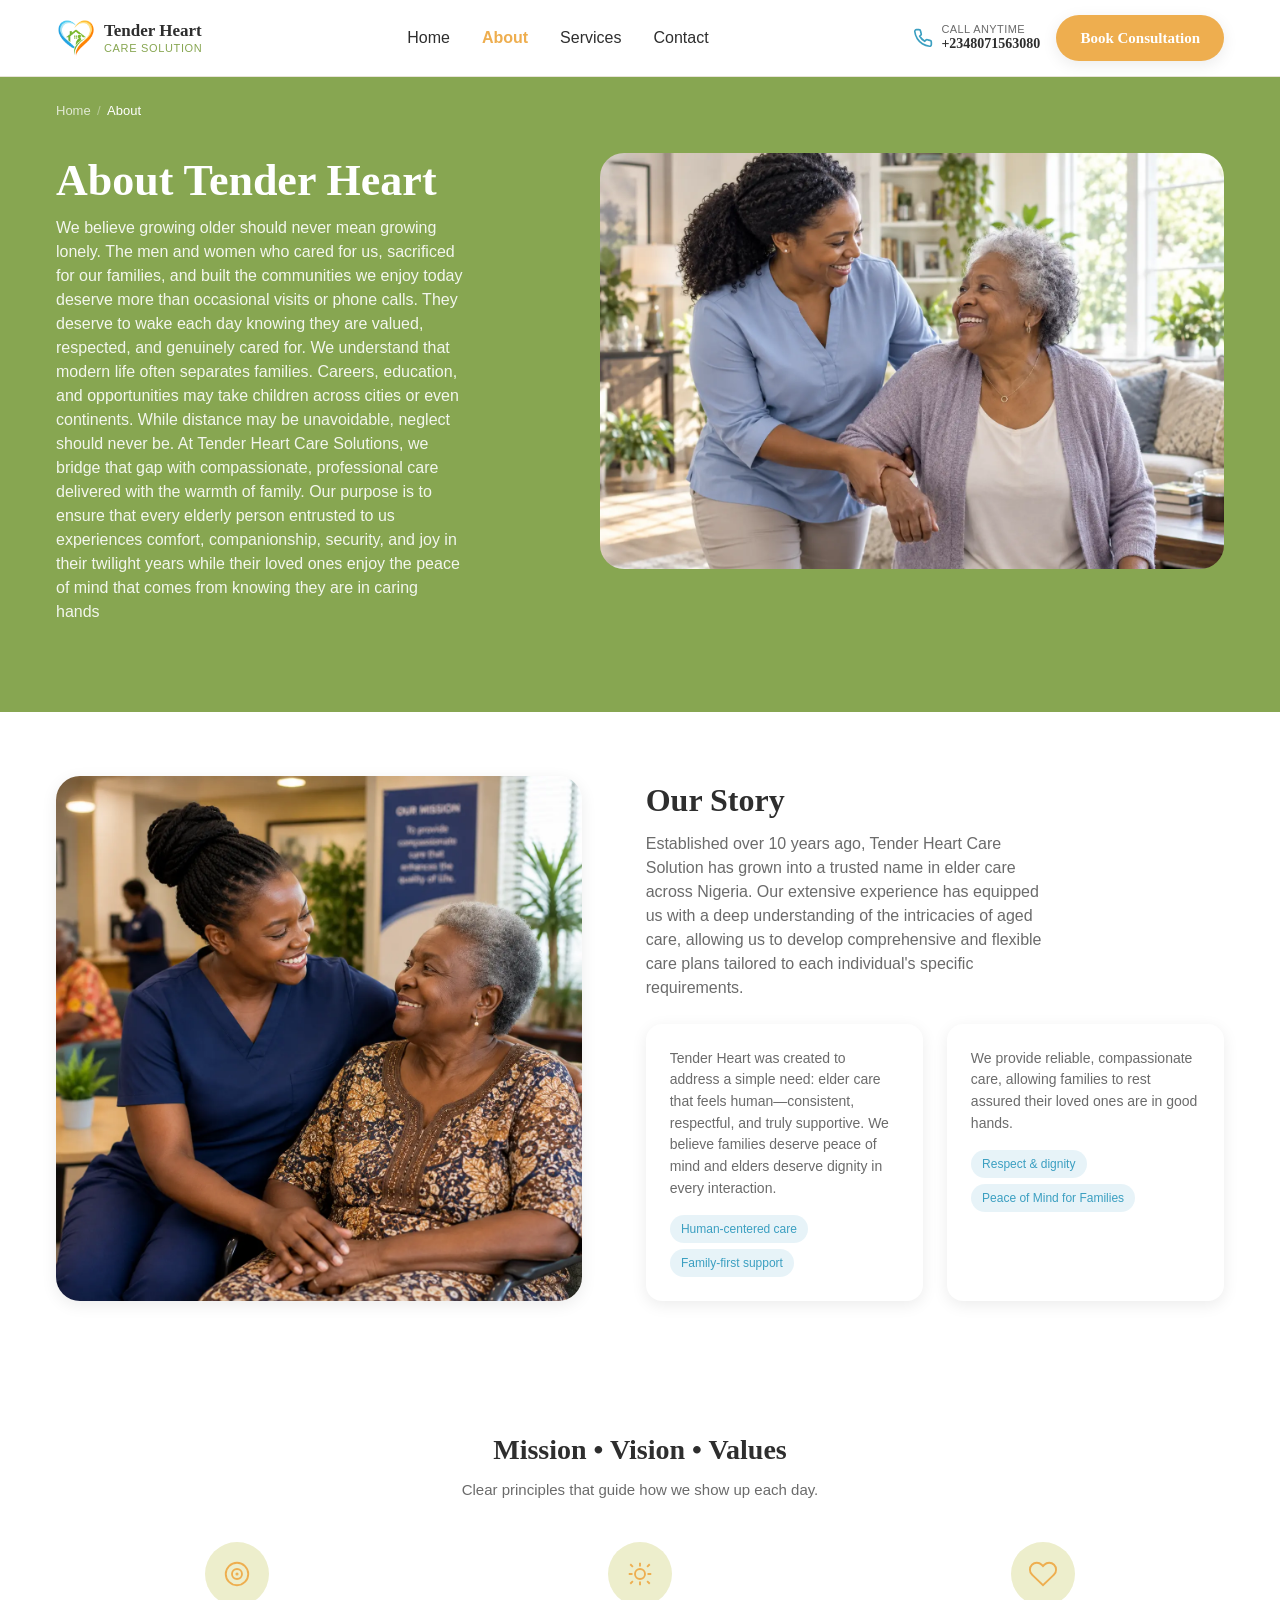
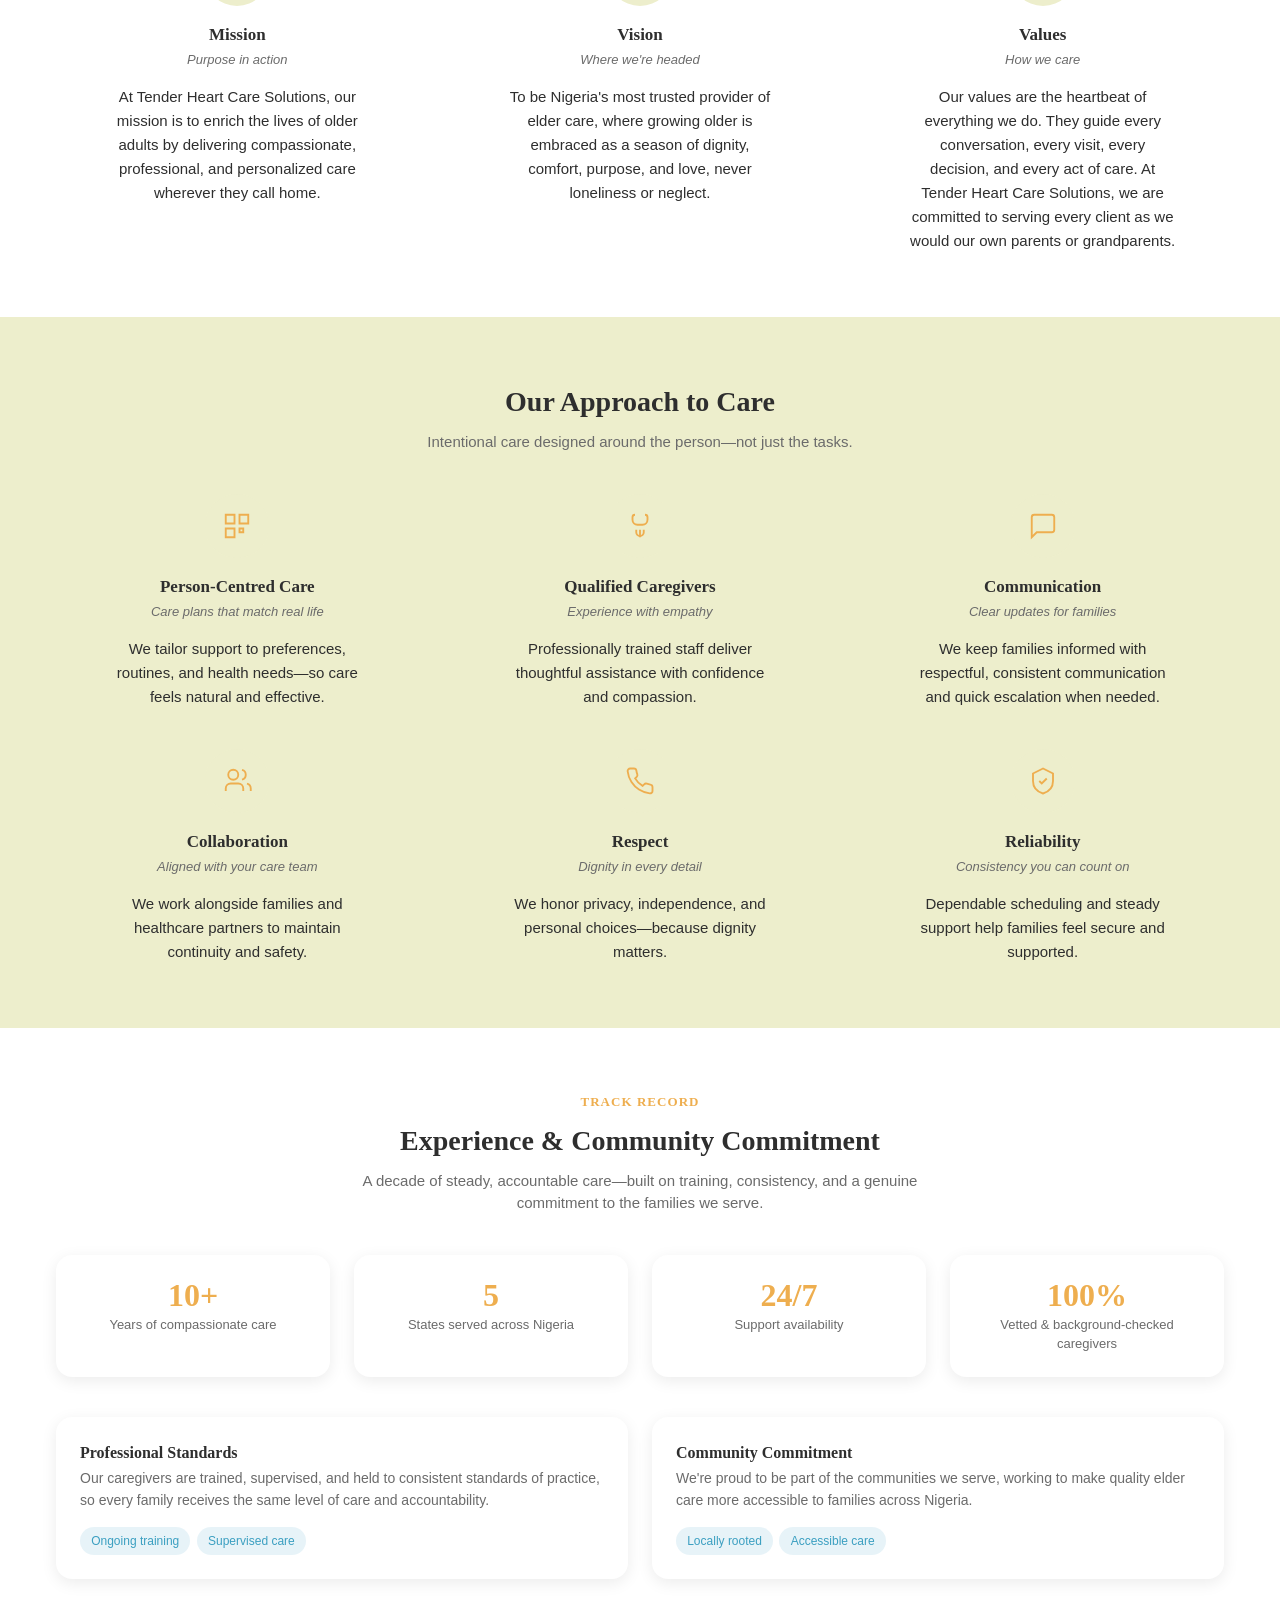
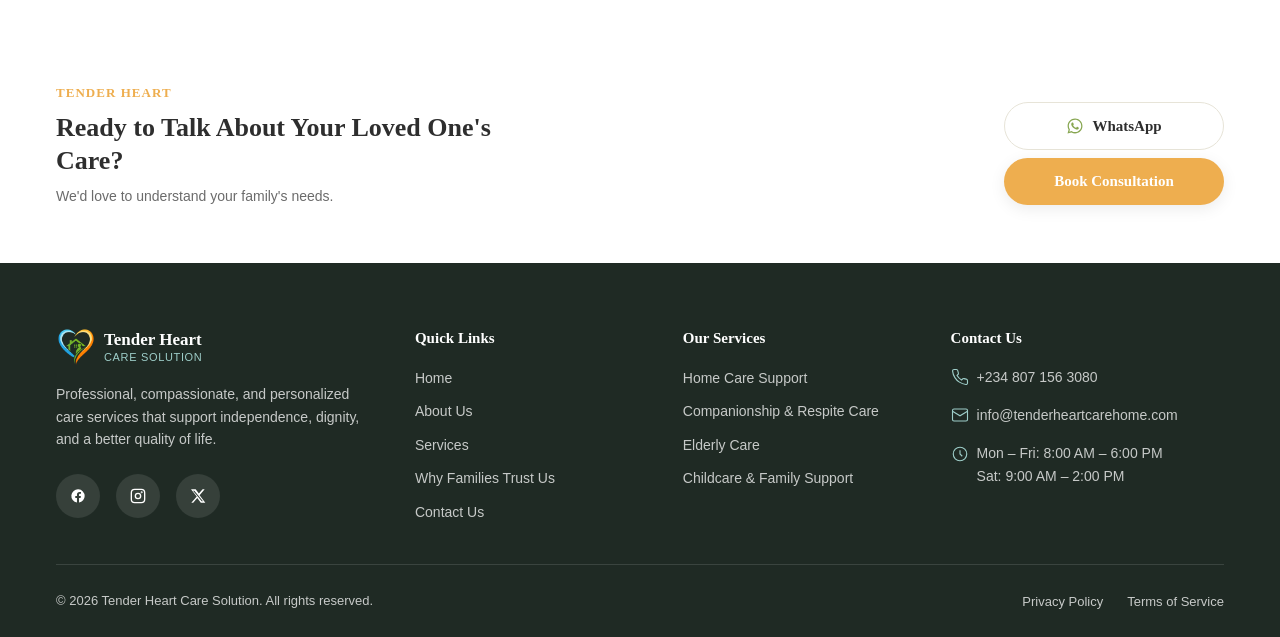
==== commit edeff337: "Update production robots and sitemap" ====
--- a/about.html
+++ b/about.html
@@ -870,7 +870,7 @@
                 </svg>
                 <span>
                   <a href="tel:+2348071563080">+234 807 156 3080</a><br />
-                  <a href="tel:+2349087519481">+234 908 751 9481</a>
+                  <!-- <a href="tel:+2349087519481">+234 908 751 9481</a> -->
                 </span>
               </li>
               <li>
